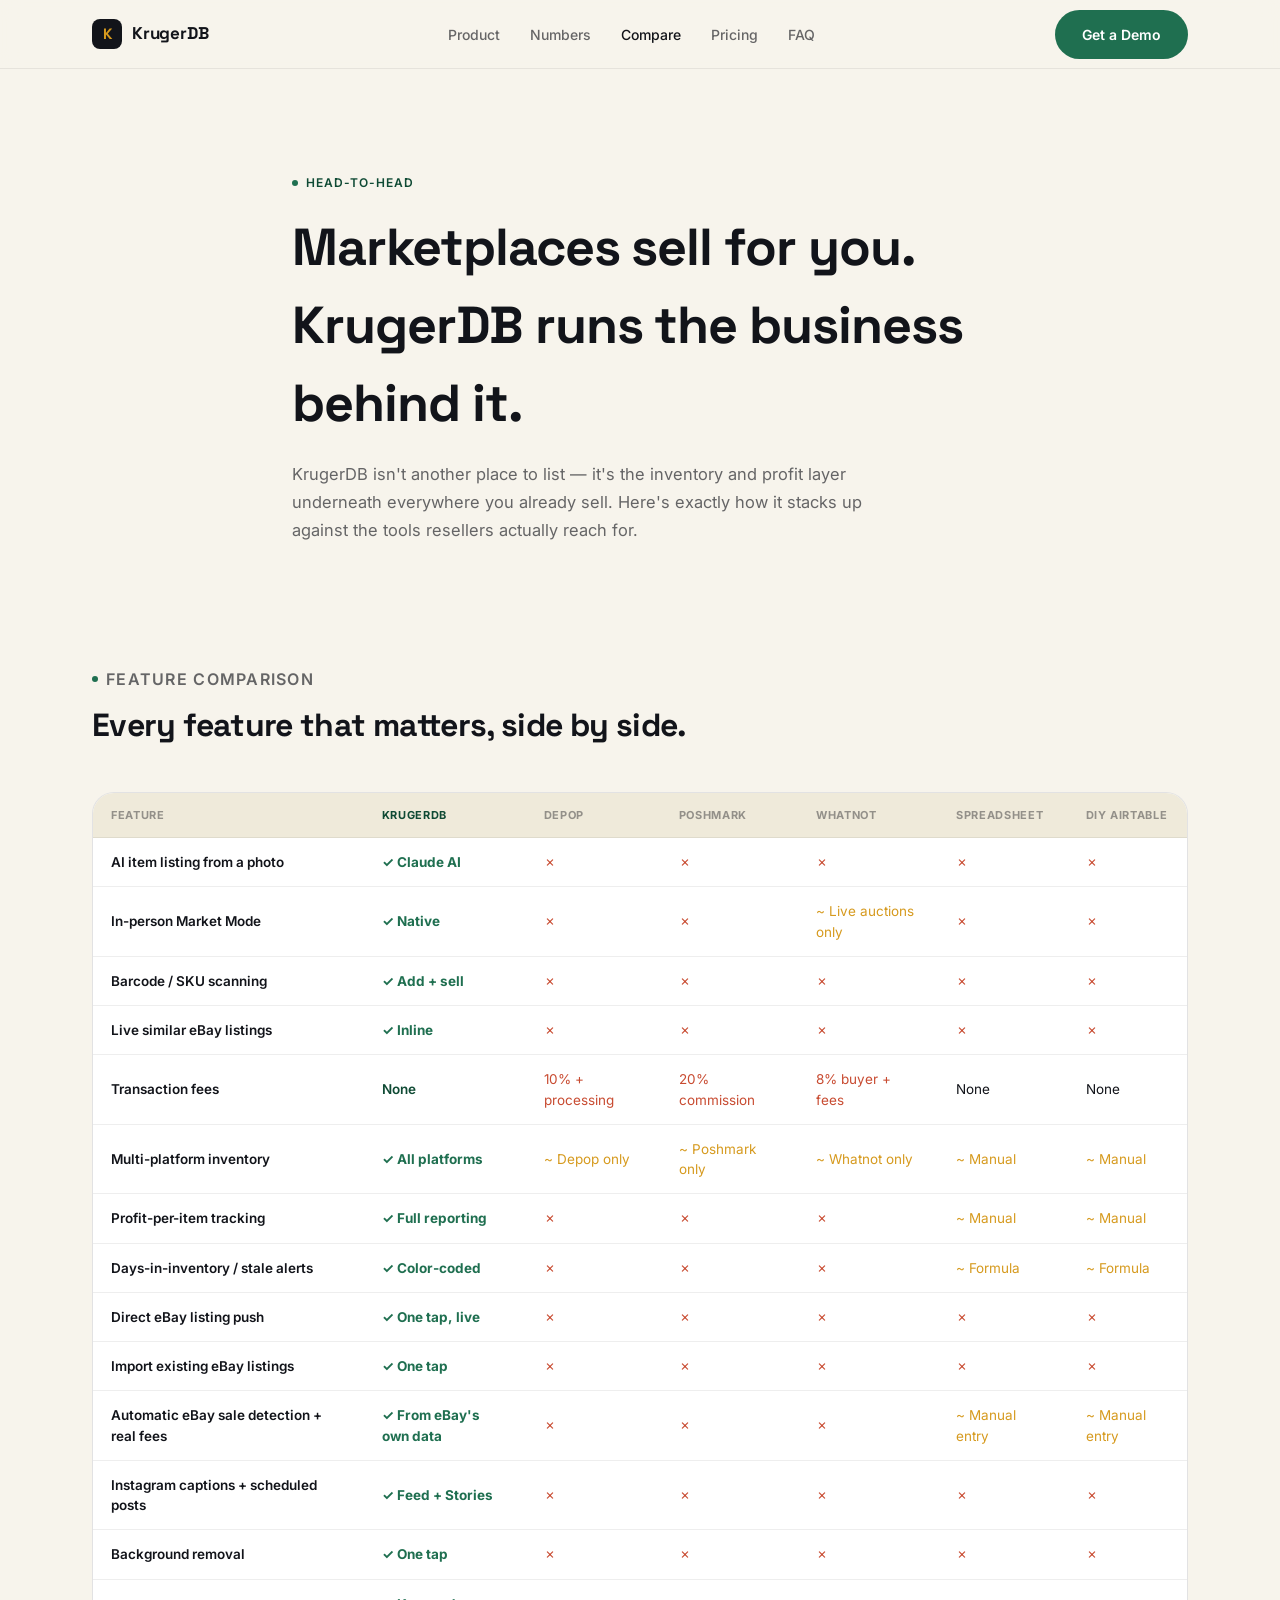
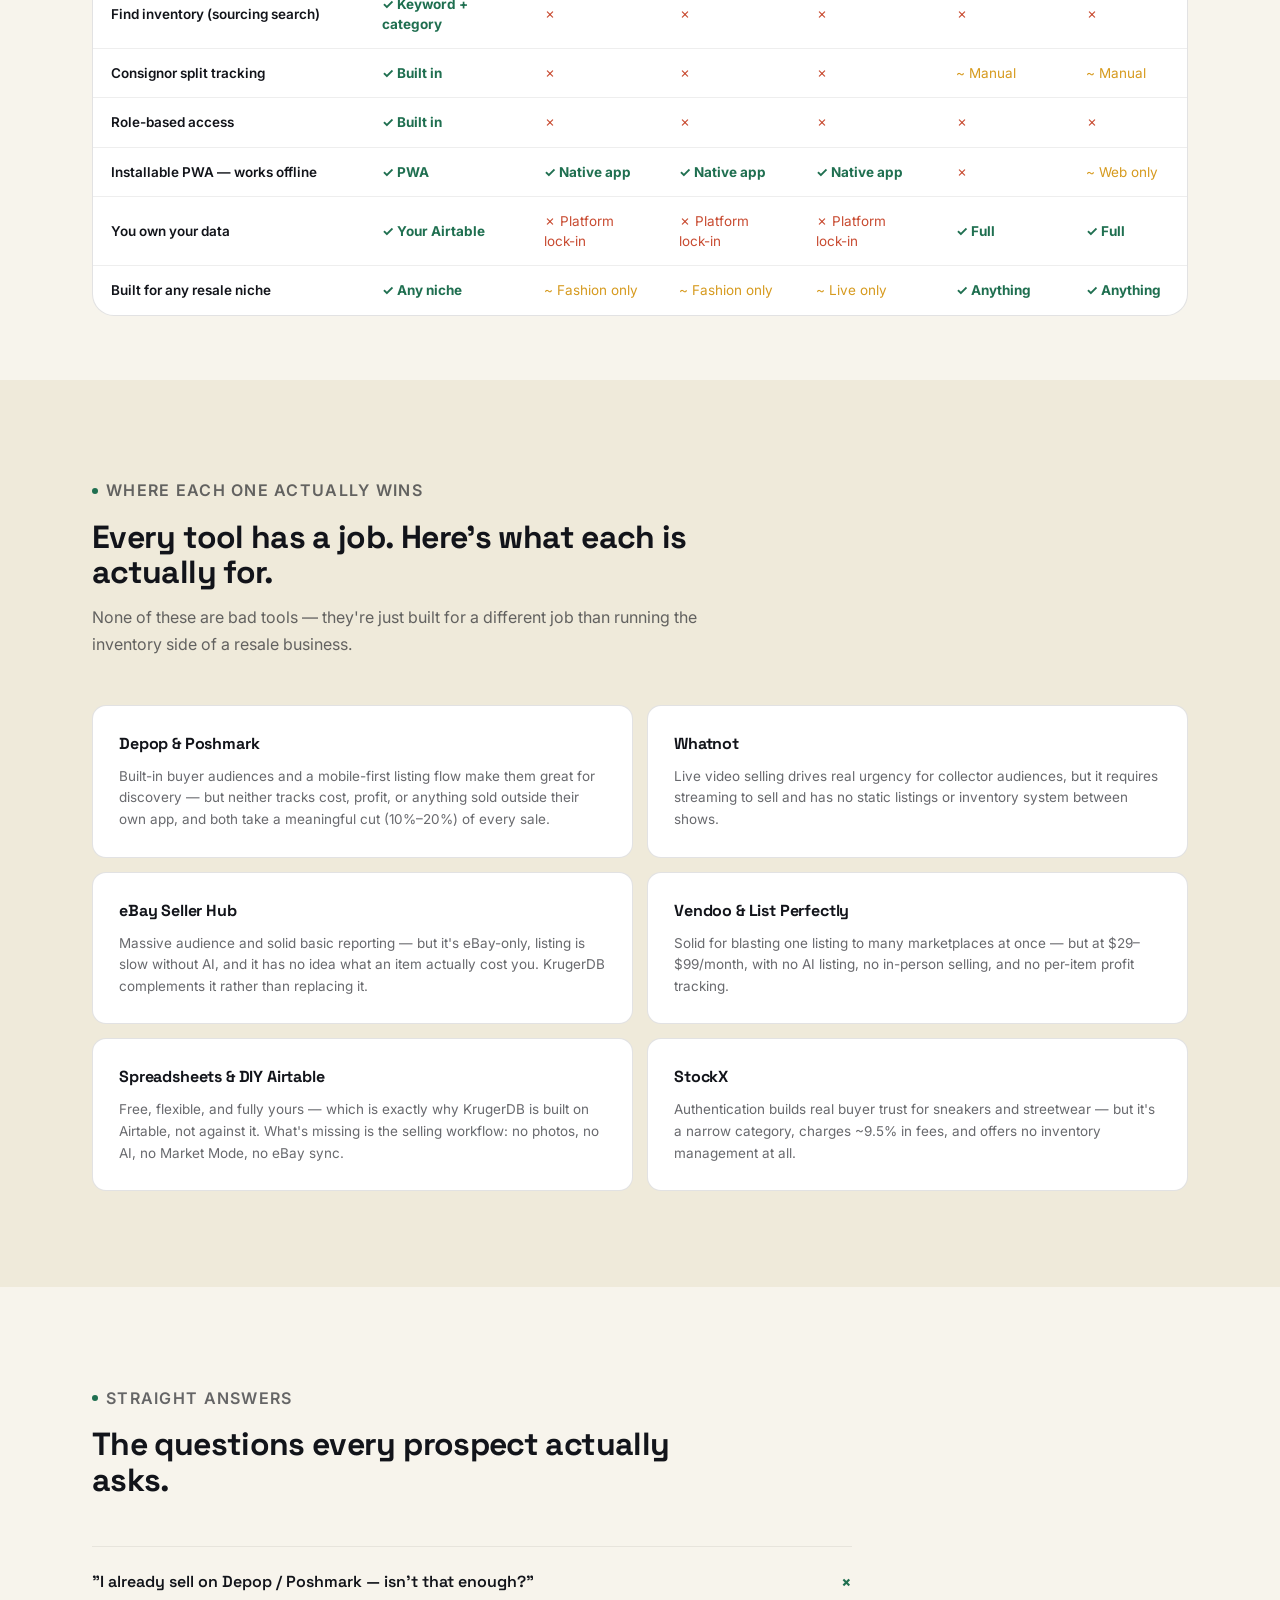
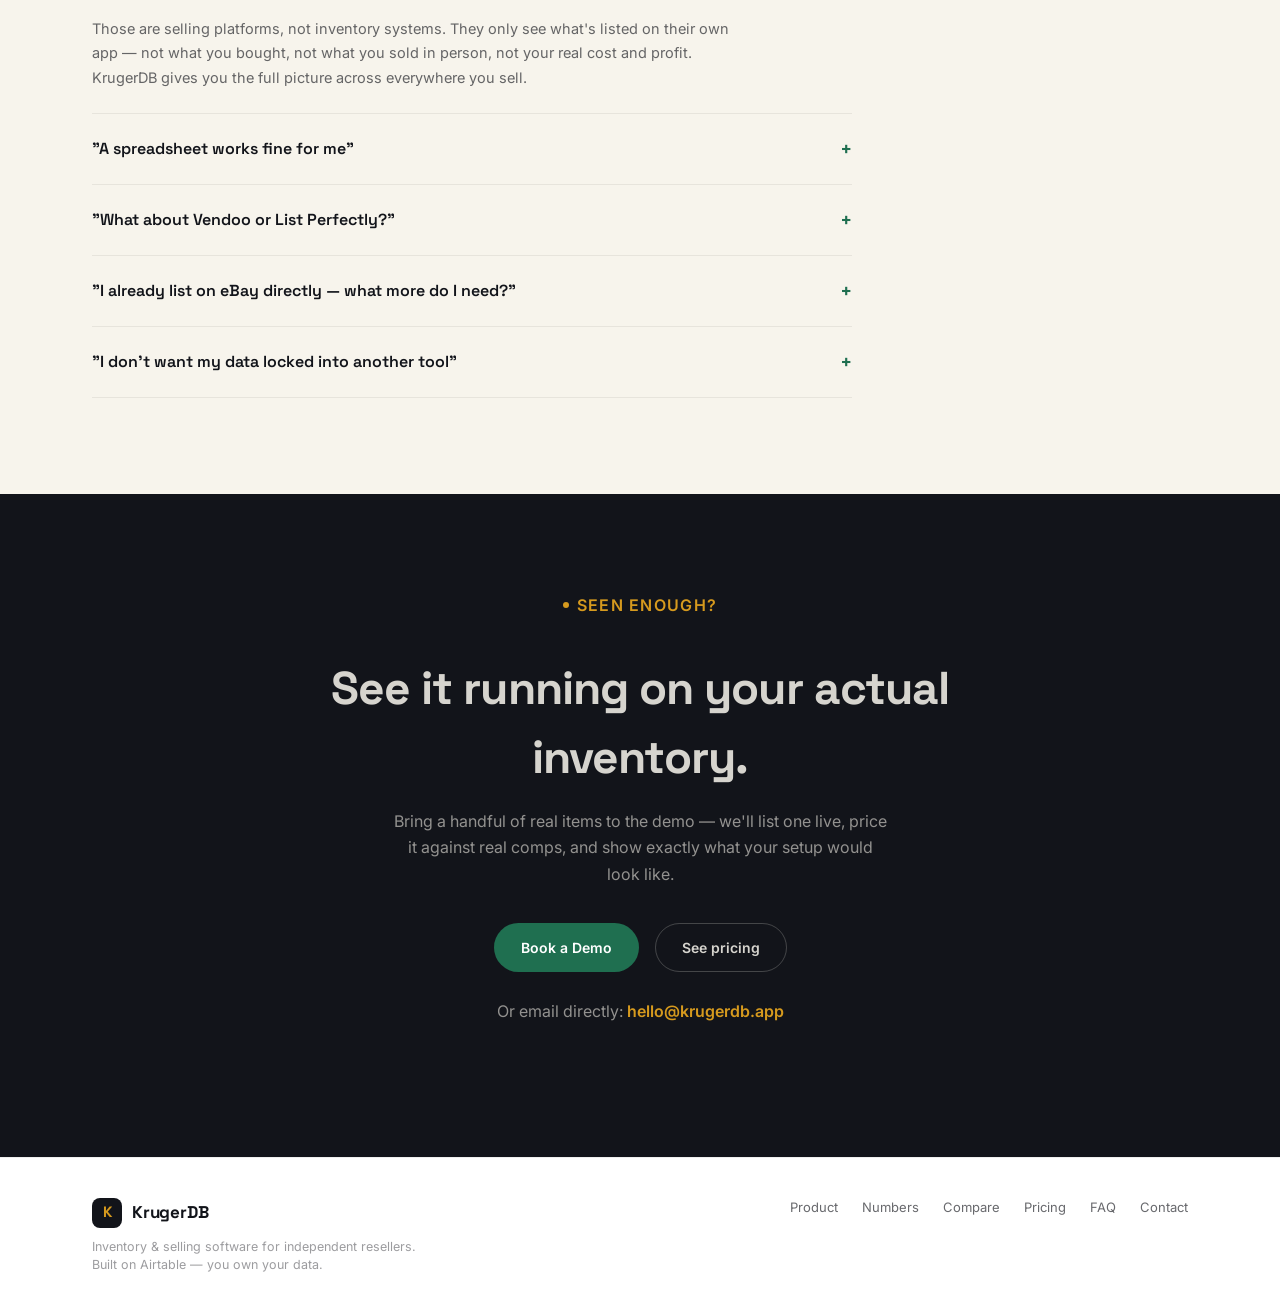
==== compare.html @ 645f7d2b "Initial KrugerDB marketing site Static, dependency-free landing page + full comparison page for Krug" ====
<!DOCTYPE html>
<html lang="en">
<head>
<meta charset="UTF-8">
<meta name="viewport" content="width=device-width, initial-scale=1.0">
<title>KrugerDB vs. Depop, Poshmark, Whatnot &amp; more</title>
<meta name="description" content="How KrugerDB compares to Depop, Poshmark, Whatnot, StockX, eBay Seller Hub, Vendoo, spreadsheets, and DIY Airtable — feature by feature.">
<link rel="icon" type="image/svg+xml" href="assets/img/favicon.svg">
<link rel="preconnect" href="https://fonts.googleapis.com">
<link rel="preconnect" href="https://fonts.gstatic.com" crossorigin>
<link href="https://fonts.googleapis.com/css2?family=Space+Grotesk:wght@500;700&family=Inter:wght@400;500;600;700&display=swap" rel="stylesheet">
<link rel="stylesheet" href="assets/css/styles.css">
</head>
<body>

<!-- NAV -->
<nav class="nav">
  <div class="nav-inner">
    <a href="index.html" class="brand">
      <span class="brand-mark">K</span>
      <span class="brand-word">KrugerDB</span>
    </a>
    <div class="nav-links">
      <a href="index.html#product">Product</a>
      <a href="index.html#numbers">Numbers</a>
      <a href="compare.html" class="current">Compare</a>
      <a href="index.html#pricing">Pricing</a>
      <a href="index.html#faq">FAQ</a>
    </div>
    <div class="nav-cta">
      <a href="mailto:hello@krugerdb.app" class="btn btn-solid">Get a Demo</a>
      <button class="nav-toggle" aria-label="Toggle menu" aria-expanded="false"><span></span></button>
    </div>
  </div>
</nav>

<!-- HERO -->
<header class="hero" style="padding-bottom:56px">
  <div class="wrap" style="max-width:760px">
    <p class="eyebrow">Head-to-head</p>
    <h1 style="font-size:clamp(32px,4.6vw,52px)">Marketplaces sell for you.<br>KrugerDB runs the <span class="accent">business</span> behind it.</h1>
    <p style="font-size:16.5px;line-height:1.7;color:var(--ink-soft);max-width:600px;margin-top:18px">KrugerDB isn't another place to list — it's the inventory and profit layer underneath everywhere you already sell. Here's exactly how it stacks up against the tools resellers actually reach for.</p>
  </div>
</header>

<!-- FULL COMPARISON TABLE -->
<section class="tight" id="table">
  <div class="wrap">
    <div class="section-head reveal">
      <p class="eyebrow">Feature comparison</p>
      <h2 style="font-size:clamp(24px,3vw,32px)">Every feature that matters, side by side.</h2>
    </div>

    <div class="mini-compare reveal" style="overflow-x:auto">
      <table>
        <thead>
          <tr>
            <th style="min-width:210px">Feature</th>
            <th class="us">KrugerDB</th>
            <th>Depop</th>
            <th>Poshmark</th>
            <th>Whatnot</th>
            <th>Spreadsheet</th>
            <th>DIY Airtable</th>
          </tr>
        </thead>
        <tbody>
          <tr>
            <td>AI item listing from a photo</td>
            <td class="us"><span class="mark-yes">✓ Claude AI</span></td>
            <td><span class="mark-no">✗</span></td>
            <td><span class="mark-no">✗</span></td>
            <td><span class="mark-no">✗</span></td>
            <td><span class="mark-no">✗</span></td>
            <td><span class="mark-no">✗</span></td>
          </tr>
          <tr>
            <td>In-person Market Mode</td>
            <td class="us"><span class="mark-yes">✓ Native</span></td>
            <td><span class="mark-no">✗</span></td>
            <td><span class="mark-no">✗</span></td>
            <td><span class="mark-partial">~ Live auctions only</span></td>
            <td><span class="mark-no">✗</span></td>
            <td><span class="mark-no">✗</span></td>
          </tr>
          <tr>
            <td>Barcode / SKU scanning</td>
            <td class="us"><span class="mark-yes">✓ Add + sell</span></td>
            <td><span class="mark-no">✗</span></td>
            <td><span class="mark-no">✗</span></td>
            <td><span class="mark-no">✗</span></td>
            <td><span class="mark-no">✗</span></td>
            <td><span class="mark-no">✗</span></td>
          </tr>
          <tr>
            <td>Live similar eBay listings</td>
            <td class="us"><span class="mark-yes">✓ Inline</span></td>
            <td><span class="mark-no">✗</span></td>
            <td><span class="mark-no">✗</span></td>
            <td><span class="mark-no">✗</span></td>
            <td><span class="mark-no">✗</span></td>
            <td><span class="mark-no">✗</span></td>
          </tr>
          <tr>
            <td>Transaction fees</td>
            <td class="us">None</td>
            <td><span class="mark-no">10% + processing</span></td>
            <td><span class="mark-no">20% commission</span></td>
            <td><span class="mark-no">8% buyer + fees</span></td>
            <td>None</td>
            <td>None</td>
          </tr>
          <tr>
            <td>Multi-platform inventory</td>
            <td class="us"><span class="mark-yes">✓ All platforms</span></td>
            <td><span class="mark-partial">~ Depop only</span></td>
            <td><span class="mark-partial">~ Poshmark only</span></td>
            <td><span class="mark-partial">~ Whatnot only</span></td>
            <td><span class="mark-partial">~ Manual</span></td>
            <td><span class="mark-partial">~ Manual</span></td>
          </tr>
          <tr>
            <td>Profit-per-item tracking</td>
            <td class="us"><span class="mark-yes">✓ Full reporting</span></td>
            <td><span class="mark-no">✗</span></td>
            <td><span class="mark-no">✗</span></td>
            <td><span class="mark-no">✗</span></td>
            <td><span class="mark-partial">~ Manual</span></td>
            <td><span class="mark-partial">~ Manual</span></td>
          </tr>
          <tr>
            <td>Days-in-inventory / stale alerts</td>
            <td class="us"><span class="mark-yes">✓ Color-coded</span></td>
            <td><span class="mark-no">✗</span></td>
            <td><span class="mark-no">✗</span></td>
            <td><span class="mark-no">✗</span></td>
            <td><span class="mark-partial">~ Formula</span></td>
            <td><span class="mark-partial">~ Formula</span></td>
          </tr>
          <tr>
            <td>Direct eBay listing push</td>
            <td class="us"><span class="mark-yes">✓ One tap, live</span></td>
            <td><span class="mark-no">✗</span></td>
            <td><span class="mark-no">✗</span></td>
            <td><span class="mark-no">✗</span></td>
            <td><span class="mark-no">✗</span></td>
            <td><span class="mark-no">✗</span></td>
          </tr>
          <tr>
            <td>Import existing eBay listings</td>
            <td class="us"><span class="mark-yes">✓ One tap</span></td>
            <td><span class="mark-no">✗</span></td>
            <td><span class="mark-no">✗</span></td>
            <td><span class="mark-no">✗</span></td>
            <td><span class="mark-no">✗</span></td>
            <td><span class="mark-no">✗</span></td>
          </tr>
          <tr>
            <td>Automatic eBay sale detection + real fees</td>
            <td class="us"><span class="mark-yes">✓ From eBay's own data</span></td>
            <td><span class="mark-no">✗</span></td>
            <td><span class="mark-no">✗</span></td>
            <td><span class="mark-no">✗</span></td>
            <td><span class="mark-partial">~ Manual entry</span></td>
            <td><span class="mark-partial">~ Manual entry</span></td>
          </tr>
          <tr>
            <td>Instagram captions + scheduled posts</td>
            <td class="us"><span class="mark-yes">✓ Feed + Stories</span></td>
            <td><span class="mark-no">✗</span></td>
            <td><span class="mark-no">✗</span></td>
            <td><span class="mark-no">✗</span></td>
            <td><span class="mark-no">✗</span></td>
            <td><span class="mark-no">✗</span></td>
          </tr>
          <tr>
            <td>Background removal</td>
            <td class="us"><span class="mark-yes">✓ One tap</span></td>
            <td><span class="mark-no">✗</span></td>
            <td><span class="mark-no">✗</span></td>
            <td><span class="mark-no">✗</span></td>
            <td><span class="mark-no">✗</span></td>
            <td><span class="mark-no">✗</span></td>
          </tr>
          <tr>
            <td>Find inventory (sourcing search)</td>
            <td class="us"><span class="mark-yes">✓ Keyword + category</span></td>
            <td><span class="mark-no">✗</span></td>
            <td><span class="mark-no">✗</span></td>
            <td><span class="mark-no">✗</span></td>
            <td><span class="mark-no">✗</span></td>
            <td><span class="mark-no">✗</span></td>
          </tr>
          <tr>
            <td>Consignor split tracking</td>
            <td class="us"><span class="mark-yes">✓ Built in</span></td>
            <td><span class="mark-no">✗</span></td>
            <td><span class="mark-no">✗</span></td>
            <td><span class="mark-no">✗</span></td>
            <td><span class="mark-partial">~ Manual</span></td>
            <td><span class="mark-partial">~ Manual</span></td>
          </tr>
          <tr>
            <td>Role-based access</td>
            <td class="us"><span class="mark-yes">✓ Built in</span></td>
            <td><span class="mark-no">✗</span></td>
            <td><span class="mark-no">✗</span></td>
            <td><span class="mark-no">✗</span></td>
            <td><span class="mark-no">✗</span></td>
            <td><span class="mark-no">✗</span></td>
          </tr>
          <tr>
            <td>Installable PWA — works offline</td>
            <td class="us"><span class="mark-yes">✓ PWA</span></td>
            <td><span class="mark-yes">✓ Native app</span></td>
            <td><span class="mark-yes">✓ Native app</span></td>
            <td><span class="mark-yes">✓ Native app</span></td>
            <td><span class="mark-no">✗</span></td>
            <td><span class="mark-partial">~ Web only</span></td>
          </tr>
          <tr>
            <td>You own your data</td>
            <td class="us"><span class="mark-yes">✓ Your Airtable</span></td>
            <td><span class="mark-no">✗ Platform lock-in</span></td>
            <td><span class="mark-no">✗ Platform lock-in</span></td>
            <td><span class="mark-no">✗ Platform lock-in</span></td>
            <td><span class="mark-yes">✓ Full</span></td>
            <td><span class="mark-yes">✓ Full</span></td>
          </tr>
          <tr>
            <td>Built for any resale niche</td>
            <td class="us"><span class="mark-yes">✓ Any niche</span></td>
            <td><span class="mark-partial">~ Fashion only</span></td>
            <td><span class="mark-partial">~ Fashion only</span></td>
            <td><span class="mark-partial">~ Live only</span></td>
            <td><span class="mark-yes">✓ Anything</span></td>
            <td><span class="mark-yes">✓ Anything</span></td>
          </tr>
        </tbody>
      </table>
    </div>
  </div>
</section>

<!-- COMPETITOR PROFILES -->
<section class="alt" id="profiles">
  <div class="wrap">
    <div class="section-head reveal">
      <p class="eyebrow">Where each one actually wins</p>
      <h2 style="font-size:clamp(24px,3vw,32px)">Every tool has a job. Here's what each is actually for.</h2>
      <p>None of these are bad tools — they're just built for a different job than running the inventory side of a resale business.</p>
    </div>

    <div class="bento reveal">
      <div class="bento-card wide">
        <div class="bento-title">Depop &amp; Poshmark</div>
        <div class="bento-desc">Built-in buyer audiences and a mobile-first listing flow make them great for discovery — but neither tracks cost, profit, or anything sold outside their own app, and both take a meaningful cut (10%–20%) of every sale.</div>
      </div>
      <div class="bento-card wide">
        <div class="bento-title">Whatnot</div>
        <div class="bento-desc">Live video selling drives real urgency for collector audiences, but it requires streaming to sell and has no static listings or inventory system between shows.</div>
      </div>
      <div class="bento-card wide">
        <div class="bento-title">eBay Seller Hub</div>
        <div class="bento-desc">Massive audience and solid basic reporting — but it's eBay-only, listing is slow without AI, and it has no idea what an item actually cost you. KrugerDB complements it rather than replacing it.</div>
      </div>
      <div class="bento-card wide">
        <div class="bento-title">Vendoo &amp; List Perfectly</div>
        <div class="bento-desc">Solid for blasting one listing to many marketplaces at once — but at $29–$99/month, with no AI listing, no in-person selling, and no per-item profit tracking.</div>
      </div>
      <div class="bento-card wide">
        <div class="bento-title">Spreadsheets &amp; DIY Airtable</div>
        <div class="bento-desc">Free, flexible, and fully yours — which is exactly why KrugerDB is built on Airtable, not against it. What's missing is the selling workflow: no photos, no AI, no Market Mode, no eBay sync.</div>
      </div>
      <div class="bento-card wide">
        <div class="bento-title">StockX</div>
        <div class="bento-desc">Authentication builds real buyer trust for sneakers and streetwear — but it's a narrow category, charges ~9.5% in fees, and offers no inventory management at all.</div>
      </div>
    </div>
  </div>
</section>

<!-- OBJECTIONS -->
<section id="objections">
  <div class="wrap">
    <div class="section-head reveal">
      <p class="eyebrow">Straight answers</p>
      <h2 style="font-size:clamp(24px,3vw,32px)">The questions every prospect actually asks.</h2>
    </div>

    <div class="faq reveal">
      <div class="faq-item open">
        <button class="faq-q"><span>"I already sell on Depop / Poshmark — isn't that enough?"</span><span class="plus">+</span></button>
        <div class="faq-a"><p>Those are selling platforms, not inventory systems. They only see what's listed on their own app — not what you bought, not what you sold in person, not your real cost and profit. KrugerDB gives you the full picture across everywhere you sell.</p></div>
      </div>
      <div class="faq-item">
        <button class="faq-q"><span>"A spreadsheet works fine for me"</span><span class="plus">+</span></button>
        <div class="faq-a"><p>Until you're at a pop-up with 200 items and someone wants to buy three at once. A spreadsheet has no photos, no scanning, no eBay sync, and no in-person selling mode. KrugerDB handles the whole operation from your phone.</p></div>
      </div>
      <div class="faq-item">
        <button class="faq-q"><span>"What about Vendoo or List Perfectly?"</span><span class="plus">+</span></button>
        <div class="faq-a"><p>Great for blasting listings across marketplaces at volume. But they start at $29/month, have no AI listing, no in-person selling, and no profit tracking — KrugerDB does more for a reseller running their own operation, at a comparable price point.</p></div>
      </div>
      <div class="faq-item">
        <button class="faq-q"><span>"I already list on eBay directly — what more do I need?"</span><span class="plus">+</span></button>
        <div class="faq-a"><p>Seller Hub shows you a sale. KrugerDB shows you the profit — it imports what you've already listed, catches anything that sells or ends without manual checking, and pulls the real fee and shipping numbers from eBay's own data, then nets that against your actual cost.</p></div>
      </div>
      <div class="faq-item">
        <button class="faq-q"><span>"I don't want my data locked into another tool"</span><span class="plus">+</span></button>
        <div class="faq-a"><p>Everything lives in your own Airtable base, which you own outright. Export to CSV anytime. If you stopped using KrugerDB tomorrow, every item, photo, and sale record stays exactly where it is — that's the opposite of lock-in.</p></div>
      </div>
    </div>
  </div>
</section>

<!-- CTA -->
<section class="ink cta-section">
  <div class="wrap">
    <p class="eyebrow" style="justify-content:center">Seen enough?</p>
    <h2>See it running on your actual inventory.</h2>
    <p>Bring a handful of real items to the demo — we'll list one live, price it against real comps, and show exactly what your setup would look like.</p>
    <div class="cta-actions">
      <a href="mailto:hello@krugerdb.app" class="btn btn-solid">Book a Demo</a>
      <a href="index.html#pricing" class="btn btn-line">See pricing</a>
    </div>
    <p class="cta-note">Or email directly: <a href="mailto:hello@krugerdb.app">hello@krugerdb.app</a></p>
  </div>
</section>

<!-- FOOTER -->
<footer>
  <div class="wrap footer-inner">
    <div>
      <a href="index.html" class="brand"><span class="brand-mark">K</span><span class="brand-word">KrugerDB</span></a>
      <p class="footer-note">Inventory &amp; selling software for independent resellers.<br>Built on Airtable — you own your data.</p>
    </div>
    <div class="footer-links">
      <a href="index.html#product">Product</a>
      <a href="index.html#numbers">Numbers</a>
      <a href="compare.html">Compare</a>
      <a href="index.html#pricing">Pricing</a>
      <a href="index.html#faq">FAQ</a>
      <a href="mailto:hello@krugerdb.app">Contact</a>
    </div>
  </div>
</footer>

<script src="assets/js/main.js"></script>
</body>
</html>
---- assets/css/styles.css ----
/* ==========================================================================
   KrugerDB marketing site — base styles
   Light paper theme, Space Grotesk / Inter, bento + timeline layouts.
   ========================================================================== */

*, *::before, *::after { box-sizing: border-box; margin: 0; padding: 0; }

:root {
  --bg:        #F7F4EC;
  --bg-alt:    #EFEADA;
  --panel:     #FFFFFF;
  --ink:       #12141A;
  --ink-soft:  rgba(18,20,26,0.64);
  --ink-faint: rgba(18,20,26,0.42);
  --line:      rgba(18,20,26,0.12);
  --line-soft: rgba(18,20,26,0.07);

  --accent:      #1F6F50;   /* forest green — primary */
  --accent-ink:  #0F4A34;
  --accent-soft: rgba(31,111,80,0.10);
  --accent-line: rgba(31,111,80,0.35);

  --gold:       #D69A1E;    /* amber — AI / highlight */
  --gold-soft:  rgba(214,154,30,0.14);

  --coral:      #C84B31;    /* used sparingly: "no" / warning marks */

  --ink-panel:  #12141A;    /* inverted dark sections */
  --ink-panel-2:#1B1E27;
  --on-ink:     rgba(247,244,236,0.86);
  --on-ink-soft:rgba(247,244,236,0.56);

  --radius-sm: 8px;
  --radius:    14px;
  --radius-lg: 22px;

  --display: 'Space Grotesk', 'Arial Narrow', sans-serif;
  --body:    'Inter', -apple-system, BlinkMacSystemFont, sans-serif;

  --shadow-1: 0 1px 2px rgba(18,20,26,0.06);
  --shadow-2: 0 12px 32px rgba(18,20,26,0.10);
}

html { scroll-behavior: smooth; }

body {
  background: var(--bg);
  color: var(--ink);
  font-family: var(--body);
  font-size: 16px;
  line-height: 1.5;
  -webkit-font-smoothing: antialiased;
  overflow-x: hidden;
}

a { color: inherit; }
img, svg { display: block; max-width: 100%; }
ul { list-style: none; }

.wrap {
  max-width: 1160px;
  margin: 0 auto;
  padding: 0 32px;
}

.eyebrow {
  display: inline-flex;
  align-items: center;
  gap: 8px;
  font-size: 12px;
  font-weight: 600;
  letter-spacing: 0.08em;
  text-transform: uppercase;
  color: var(--accent-ink);
  margin-bottom: 16px;
}
.eyebrow::before {
  content: '';
  width: 6px; height: 6px;
  border-radius: 50%;
  background: var(--accent);
  flex-shrink: 0;
}
section.ink .eyebrow, .ink .eyebrow { color: var(--gold); }
section.ink .eyebrow::before, .ink .eyebrow::before { background: var(--gold); }

h1, h2, h3, h4 { font-family: var(--display); letter-spacing: -0.02em; }

.section-head { max-width: 620px; margin-bottom: 48px; }
.section-head h2 {
  font-size: clamp(28px, 3.4vw, 42px);
  font-weight: 700;
  line-height: 1.1;
  margin-bottom: 14px;
}
.section-head p {
  font-size: 16px;
  line-height: 1.65;
  color: var(--ink-soft);
}
.section-head.center { max-width: 640px; margin-left: auto; margin-right: auto; text-align: center; }
.ink .section-head p { color: var(--on-ink-soft); }

section { padding: 96px 0; }
section.tight { padding: 64px 0; }
section.ink { background: var(--ink-panel); color: var(--on-ink); }
section.alt { background: var(--bg-alt); }

.reveal { opacity: 0; transform: translateY(18px); transition: opacity .6s ease, transform .6s ease; }
.reveal.visible { opacity: 1; transform: translateY(0); }

/* ── buttons ── */
.btn {
  display: inline-flex;
  align-items: center;
  gap: 8px;
  font-family: var(--body);
  font-size: 14px;
  font-weight: 600;
  padding: 13px 26px;
  border-radius: 99px;
  text-decoration: none;
  cursor: pointer;
  border: 1px solid transparent;
  transition: transform .15s ease, background .15s ease, border-color .15s ease, color .15s ease;
  white-space: nowrap;
}
.btn:hover { transform: translateY(-1px); }
.btn-solid { background: var(--accent); color: #fff; }
.btn-solid:hover { background: var(--accent-ink); }
.btn-line { border-color: var(--line); color: var(--ink); background: transparent; }
.btn-line:hover { border-color: var(--accent); color: var(--accent-ink); }
.ink .btn-line { border-color: rgba(247,244,236,0.22); color: var(--on-ink); }
.ink .btn-line:hover { border-color: var(--gold); color: var(--gold); }
.btn-ghost { color: var(--accent-ink); font-weight: 600; padding: 0; border-radius: 0; }
.btn-ghost::after { content: '→'; margin-left: 2px; transition: transform .15s ease; display: inline-block; }
.btn-ghost:hover::after { transform: translateX(3px); }

/* ==========================================================================
   NAV
   ========================================================================== */
.nav {
  position: fixed; top: 0; left: 0; right: 0; z-index: 200;
  border-bottom: 1px solid var(--line-soft);
  background: rgba(247,244,236,0.86);
  backdrop-filter: blur(10px);
}
.nav-inner {
  max-width: 1160px; margin: 0 auto; padding: 0 32px;
  height: 68px;
  display: flex; align-items: center; justify-content: space-between;
}
.brand { display: flex; align-items: center; gap: 10px; text-decoration: none; }
.brand-mark {
  width: 30px; height: 30px; border-radius: 8px;
  background: var(--ink);
  display: flex; align-items: center; justify-content: center;
  color: var(--gold);
  font-family: var(--display); font-weight: 700; font-size: 15px;
}
.brand-word { font-family: var(--display); font-weight: 700; font-size: 17px; letter-spacing: -0.01em; color: var(--ink); }
.nav-links { display: flex; align-items: center; gap: 30px; }
.nav-links a {
  font-size: 14px; font-weight: 500; text-decoration: none; color: var(--ink-soft);
  transition: color .15s ease;
}
.nav-links a:hover, .nav-links a.current { color: var(--ink); }
.nav-cta { display: flex; align-items: center; gap: 18px; }
.nav-toggle {
  display: none; width: 36px; height: 36px; border-radius: 8px;
  border: 1px solid var(--line); background: transparent;
  align-items: center; justify-content: center; cursor: pointer;
}
.nav-toggle span, .nav-toggle span::before, .nav-toggle span::after {
  content: ''; display: block; width: 16px; height: 1.5px; background: var(--ink); position: relative;
}
.nav-toggle span::before { position: absolute; top: -5px; }
.nav-toggle span::after { position: absolute; top: 5px; }

/* ==========================================================================
   HERO
   ========================================================================== */
.hero {
  padding: 168px 0 88px;
  position: relative;
}
.hero-grid {
  display: grid;
  grid-template-columns: 1.08fr 0.92fr;
  gap: 56px;
  align-items: center;
}
.hero-copy h1 {
  font-size: clamp(38px, 5.2vw, 64px);
  font-weight: 700;
  line-height: 1.04;
  margin-bottom: 22px;
}
.hero-copy h1 .accent { color: var(--accent); }
.hero-copy p {
  font-size: 17px;
  line-height: 1.7;
  color: var(--ink-soft);
  max-width: 480px;
  margin-bottom: 34px;
}
.hero-actions { display: flex; align-items: center; gap: 22px; flex-wrap: wrap; margin-bottom: 40px; }

.hero-proof { display: flex; align-items: center; gap: 14px; }
.hero-proof-avatars { display: flex; }
.hero-proof-avatars span {
  width: 28px; height: 28px; border-radius: 50%;
  border: 2px solid var(--bg);
  background: var(--accent-soft);
  margin-left: -8px;
  display: flex; align-items: center; justify-content: center;
  font-size: 12px;
}
.hero-proof-avatars span:first-child { margin-left: 0; }
.hero-proof p { font-size: 13px; color: var(--ink-faint); margin: 0; max-width: none; }

/* phone mock */
.phone {
  background: var(--panel);
  border-radius: var(--radius-lg);
  border: 1px solid var(--line);
  box-shadow: var(--shadow-2);
  padding: 18px;
  max-width: 360px;
  margin: 0 auto;
  position: relative;
}
.phone::before {
  content: 'LIVE PREVIEW';
  position: absolute;
  top: -12px; left: 24px;
  background: var(--ink);
  color: var(--gold);
  font-size: 10px; font-weight: 700; letter-spacing: 0.1em;
  padding: 4px 10px; border-radius: 99px;
}
.phone-photo {
  aspect-ratio: 4/3;
  border-radius: var(--radius);
  background:
    linear-gradient(135deg, rgba(31,111,80,0.18), rgba(214,154,30,0.16)),
    repeating-linear-gradient(45deg, rgba(18,20,26,0.04) 0 2px, transparent 2px 10px);
  display: flex; align-items: center; justify-content: center;
  font-size: 40px;
  position: relative;
  margin-bottom: 16px;
}
.phone-ai-chip {
  position: absolute; top: 10px; right: 10px;
  background: var(--ink); color: var(--gold);
  font-size: 10px; font-weight: 700; letter-spacing: 0.06em;
  padding: 4px 8px; border-radius: 99px;
  display: flex; align-items: center; gap: 4px;
}
.phone-ai-chip::before { content: '✦'; }
.phone-field { margin-bottom: 11px; }
.phone-field-label { font-size: 10px; font-weight: 600; text-transform: uppercase; letter-spacing: 0.07em; color: var(--ink-faint); margin-bottom: 5px; }
.phone-field-value {
  font-size: 13px; font-weight: 600; color: var(--ink);
  background: var(--accent-soft);
  border: 1px solid var(--accent-line);
  border-radius: 7px;
  padding: 8px 10px;
  display: flex; align-items: center; justify-content: space-between;
}
.phone-field-value .tick { color: var(--accent); font-size: 12px; }
.phone-footer {
  display: flex; align-items: center; justify-content: space-between;
  margin-top: 16px; padding-top: 14px; border-top: 1px dashed var(--line);
}
.phone-price { font-family: var(--display); font-size: 22px; font-weight: 700; color: var(--accent-ink); }
.phone-timer { font-size: 11px; color: var(--ink-faint); }
.phone-timer strong { color: var(--ink); }

/* ==========================================================================
   STAT STRIP
   ========================================================================== */
.stat-strip {
  border-top: 1px solid var(--line-soft);
  border-bottom: 1px solid var(--line-soft);
  background: var(--panel);
}
.stat-strip .wrap {
  display: flex;
  flex-wrap: wrap;
  gap: 0;
}
.stat-strip .stat {
  flex: 1 1 220px;
  padding: 28px 24px;
  border-right: 1px solid var(--line-soft);
  display: flex; align-items: baseline; gap: 10px;
}
.stat-strip .stat:last-child { border-right: none; }
.stat-num { font-family: var(--display); font-size: 26px; font-weight: 700; color: var(--accent-ink); white-space: nowrap; }
.stat-label { font-size: 13px; color: var(--ink-soft); line-height: 1.35; }

/* ==========================================================================
   BENTO FEATURES
   ========================================================================== */
.bento {
  display: grid;
  grid-template-columns: repeat(4, 1fr);
  grid-auto-rows: minmax(150px, auto);
  gap: 14px;
}
.bento-card {
  background: var(--panel);
  border: 1px solid var(--line);
  border-radius: var(--radius);
  padding: 26px;
  display: flex;
  flex-direction: column;
  gap: 10px;
  transition: border-color .15s ease, transform .15s ease;
}
.bento-card:hover { border-color: var(--accent-line); transform: translateY(-2px); }
.bento-card.lg { grid-column: span 2; grid-row: span 2; justify-content: flex-end; }
.bento-card.wide { grid-column: span 2; }
.bento-card.feature { background: var(--ink-panel); color: var(--on-ink); border-color: var(--ink-panel); }
.bento-card.feature .bento-desc { color: var(--on-ink-soft); }
.bento-card.feature .bento-icon { background: rgba(214,154,30,0.18); color: var(--gold); }

.bento-icon {
  width: 38px; height: 38px;
  border-radius: 10px;
  background: var(--accent-soft);
  color: var(--accent-ink);
  display: flex; align-items: center; justify-content: center;
  font-size: 17px;
  margin-bottom: 4px;
}
.bento-title { font-family: var(--display); font-size: 16px; font-weight: 700; letter-spacing: -0.01em; }
.bento-desc { font-size: 13.5px; line-height: 1.6; color: var(--ink-soft); }
.bento-card.lg .bento-title { font-size: 21px; }
.bento-card.lg .bento-desc { font-size: 14.5px; }

@media (max-width: 980px) {
  .bento { grid-template-columns: repeat(2, 1fr); }
  .bento-card.lg, .bento-card.wide { grid-column: span 2; }
}
@media (max-width: 620px) {
  .bento { grid-template-columns: 1fr; }
  .bento-card.lg, .bento-card.wide { grid-column: span 1; grid-row: span 1; }
}

/* ==========================================================================
   COMPARE (mini table on homepage)
   ========================================================================== */
.mini-compare {
  background: var(--panel);
  border: 1px solid var(--line);
  border-radius: var(--radius-lg);
  overflow: hidden;
}
.mini-compare table { width: 100%; border-collapse: collapse; font-size: 13.5px; }
.mini-compare th, .mini-compare td { padding: 14px 18px; text-align: left; border-bottom: 1px solid var(--line-soft); }
.mini-compare thead th {
  font-size: 11px; font-weight: 700; text-transform: uppercase; letter-spacing: 0.06em;
  color: var(--ink-faint); background: var(--bg-alt);
}
.mini-compare thead th.us { color: var(--accent-ink); }
.mini-compare tbody tr:last-child td { border-bottom: none; }
.mini-compare td.us { color: var(--accent-ink); font-weight: 600; }
.mini-compare td:first-child { font-weight: 600; }
.mark-yes { color: var(--accent); font-weight: 700; }
.mark-no { color: var(--coral); }
.mark-partial { color: var(--gold); }

/* ==========================================================================
   TIMELINE (how it works)
   ========================================================================== */
.timeline { display: flex; flex-direction: column; gap: 0; max-width: 720px; }
.tl-step {
  display: grid;
  grid-template-columns: 56px 1fr;
  gap: 24px;
  padding-bottom: 40px;
  position: relative;
}
.tl-step:last-child { padding-bottom: 0; }
.tl-step::before {
  content: '';
  position: absolute;
  left: 27px; top: 56px; bottom: 0;
  width: 1px;
  background: var(--line);
}
.tl-step:last-child::before { display: none; }
.tl-num {
  width: 56px; height: 56px; border-radius: 50%;
  background: var(--panel); border: 1px solid var(--line);
  display: flex; align-items: center; justify-content: center;
  font-family: var(--display); font-weight: 700; font-size: 18px; color: var(--accent-ink);
  flex-shrink: 0;
}
.tl-title { font-family: var(--display); font-size: 18px; font-weight: 700; margin-bottom: 6px; }
.tl-body { font-size: 14.5px; line-height: 1.65; color: var(--ink-soft); max-width: 480px; }

/* ==========================================================================
   LEDGER (numbers section)
   ========================================================================== */
.ledger-grid { display: grid; grid-template-columns: 1fr 1fr; gap: 48px; align-items: start; }
.ledger-list li {
  display: flex; gap: 14px; padding: 16px 0; border-bottom: 1px solid var(--line-soft);
}
.ledger-list li:last-child { border-bottom: none; }
.ledger-check {
  width: 20px; height: 20px; border-radius: 50%; flex-shrink: 0; margin-top: 2px;
  background: var(--accent-soft); color: var(--accent-ink);
  display: flex; align-items: center; justify-content: center; font-size: 10px; font-weight: 700;
}
.ledger-item-title { font-size: 14px; font-weight: 600; margin-bottom: 2px; }
.ledger-item-desc { font-size: 12.5px; color: var(--ink-soft); line-height: 1.55; }

.ledger-card {
  background: var(--ink-panel);
  color: var(--on-ink);
  border-radius: var(--radius-lg);
  padding: 30px;
  position: sticky;
  top: 96px;
}
.ledger-card-title { font-size: 11px; font-weight: 700; text-transform: uppercase; letter-spacing: 0.1em; color: var(--on-ink-soft); margin-bottom: 20px; }
.ledger-bars { display: flex; align-items: flex-end; gap: 8px; height: 90px; margin-bottom: 20px; }
.ledger-bars .bar { flex: 1; border-radius: 4px 4px 0 0; background: rgba(214,154,30,0.28); }
.ledger-bars .bar.up { background: var(--gold); }
.ledger-row { display: flex; justify-content: space-between; padding: 10px 0; border-bottom: 1px solid rgba(247,244,236,0.08); font-size: 13.5px; }
.ledger-row:last-of-type { border-bottom: none; }
.ledger-row .v { font-weight: 700; }
.ledger-row .v.gold { color: var(--gold); }
.ledger-divider { border: none; border-top: 1px solid rgba(247,244,236,0.14); margin: 14px 0; }
.ledger-big-label { font-size: 12px; color: var(--on-ink-soft); margin-bottom: 4px; }
.ledger-big-num { font-family: var(--display); font-size: 38px; font-weight: 700; color: var(--gold); }

@media (max-width: 860px) {
  .ledger-grid { grid-template-columns: 1fr; }
  .ledger-card { position: static; }
}

/* ==========================================================================
   NICHE CHIPS
   ========================================================================== */
.chip-row { display: flex; flex-wrap: wrap; gap: 10px; margin: 8px 0 44px; }
.chip {
  padding: 9px 18px; border-radius: 99px; border: 1px solid var(--line);
  font-size: 13.5px; font-weight: 500; background: var(--panel);
}
.chip.plus { border-color: var(--accent-line); color: var(--accent-ink); background: var(--accent-soft); font-weight: 600; }
.trio { display: grid; grid-template-columns: repeat(3, 1fr); gap: 16px; }
.trio-card { background: var(--panel); border: 1px solid var(--line); border-radius: var(--radius); padding: 24px; }
.trio-card .n { font-family: var(--display); font-weight: 700; font-size: 13px; color: var(--accent-ink); margin-bottom: 10px; }
.trio-card h4 { font-size: 14.5px; font-weight: 700; margin-bottom: 6px; }
.trio-card p { font-size: 13px; color: var(--ink-soft); line-height: 1.6; }
@media (max-width: 760px) { .trio { grid-template-columns: 1fr; } }

/* ==========================================================================
   PRICING
   ========================================================================== */
.price-grid { display: grid; grid-template-columns: repeat(3, 1fr); gap: 18px; }
.price-card {
  background: var(--panel);
  border: 1px solid var(--line);
  border-radius: var(--radius-lg);
  padding: 32px 26px;
  position: relative;
  overflow: hidden;
}
.price-card::before {
  content: ''; position: absolute; top: 0; left: 0; right: 0; height: 4px; background: var(--line);
}
.price-card.hi::before { background: var(--accent); }
.price-ribbon {
  position: absolute; top: 18px; right: -34px;
  background: var(--accent); color: #fff;
  font-size: 10px; font-weight: 700; letter-spacing: 0.08em; text-transform: uppercase;
  padding: 5px 40px; transform: rotate(38deg);
}
.price-name { font-size: 12px; font-weight: 700; text-transform: uppercase; letter-spacing: 0.1em; color: var(--ink-faint); margin-bottom: 14px; }
.price-num { font-family: var(--display); font-size: 42px; font-weight: 700; margin-bottom: 2px; }
.price-num sup { font-size: 18px; top: -0.9em; }
.price-sub { font-size: 12.5px; color: var(--ink-faint); margin-bottom: 26px; }
.price-list li { font-size: 13.5px; color: var(--ink-soft); padding: 8px 0; border-bottom: 1px solid var(--line-soft); display: flex; gap: 9px; }
.price-list li::before { content: '✓'; color: var(--accent); font-weight: 700; flex-shrink: 0; }
.price-list li:last-child { border-bottom: none; }
.price-card .btn { width: 100%; justify-content: center; margin-top: 22px; }
@media (max-width: 860px) { .price-grid { grid-template-columns: 1fr; } }

/* ==========================================================================
   FAQ ACCORDION
   ========================================================================== */
.faq { max-width: 760px; }
.faq-item { border-bottom: 1px solid var(--line-soft); }
.faq-item:first-child { border-top: 1px solid var(--line-soft); }
.faq-q {
  width: 100%; text-align: left; background: none; border: none; cursor: pointer;
  padding: 22px 0; display: flex; align-items: center; justify-content: space-between; gap: 20px;
  font-family: var(--display); font-size: 16px; font-weight: 600; color: var(--ink);
}
.faq-q .plus { font-size: 20px; color: var(--accent); transition: transform .2s ease; flex-shrink: 0; }
.faq-item.open .faq-q .plus { transform: rotate(45deg); }
.faq-a {
  max-height: 0; overflow: hidden; transition: max-height .25s ease;
}
.faq-a p { font-size: 14.5px; line-height: 1.7; color: var(--ink-soft); padding-bottom: 22px; max-width: 640px; }
.faq-item.open .faq-a { max-height: 320px; }

/* ==========================================================================
   CTA
   ========================================================================== */
.cta-section { text-align: center; }
.cta-section h2 { font-size: clamp(28px, 4vw, 46px); margin-bottom: 16px; max-width: 620px; margin-left: auto; margin-right: auto; }
.cta-section p { font-size: 16px; color: var(--on-ink-soft); max-width: 500px; margin: 0 auto 36px; line-height: 1.65; }
.cta-actions { display: flex; gap: 16px; justify-content: center; flex-wrap: wrap; margin-bottom: 26px; }
.cta-note { font-size: 13px; color: var(--on-ink-soft); }
.cta-note a { color: var(--gold); text-decoration: none; font-weight: 600; }

/* ==========================================================================
   FOOTER
   ========================================================================== */
footer { border-top: 1px solid var(--line-soft); padding: 40px 0; background: var(--panel); }
.footer-inner { display: flex; align-items: flex-start; justify-content: space-between; flex-wrap: wrap; gap: 24px; }
.footer-links { display: flex; gap: 24px; flex-wrap: wrap; }
.footer-links a { font-size: 13px; color: var(--ink-soft); text-decoration: none; }
.footer-links a:hover { color: var(--ink); }
.footer-note { font-size: 12.5px; color: var(--ink-faint); margin-top: 10px; }

/* ==========================================================================
   RESPONSIVE
   ========================================================================== */
@media (max-width: 900px) {
  .nav-links { display: none; }
  .nav-links.nav-links-open {
    display: flex;
    flex-direction: column;
    align-items: flex-start;
    gap: 4px;
    position: absolute;
    top: 68px; left: 0; right: 0;
    background: var(--bg);
    border-bottom: 1px solid var(--line-soft);
    padding: 12px 20px 20px;
  }
  .nav-links.nav-links-open a { padding: 10px 0; width: 100%; }
  .nav-toggle { display: flex; }
  .hero-grid { grid-template-columns: 1fr; }
  .hero { padding: 128px 0 56px; }
  .hero-copy p { max-width: none; }
  .stat-strip .stat { flex: 1 1 46%; border-right: none; border-bottom: 1px solid var(--line-soft); }
  section { padding: 64px 0; }
}
@media (max-width: 600px) {
  .wrap { padding: 0 20px; }
  .price-grid { gap: 14px; }
  .mini-compare { overflow-x: auto; }
  .mini-compare table { min-width: 560px; }
}
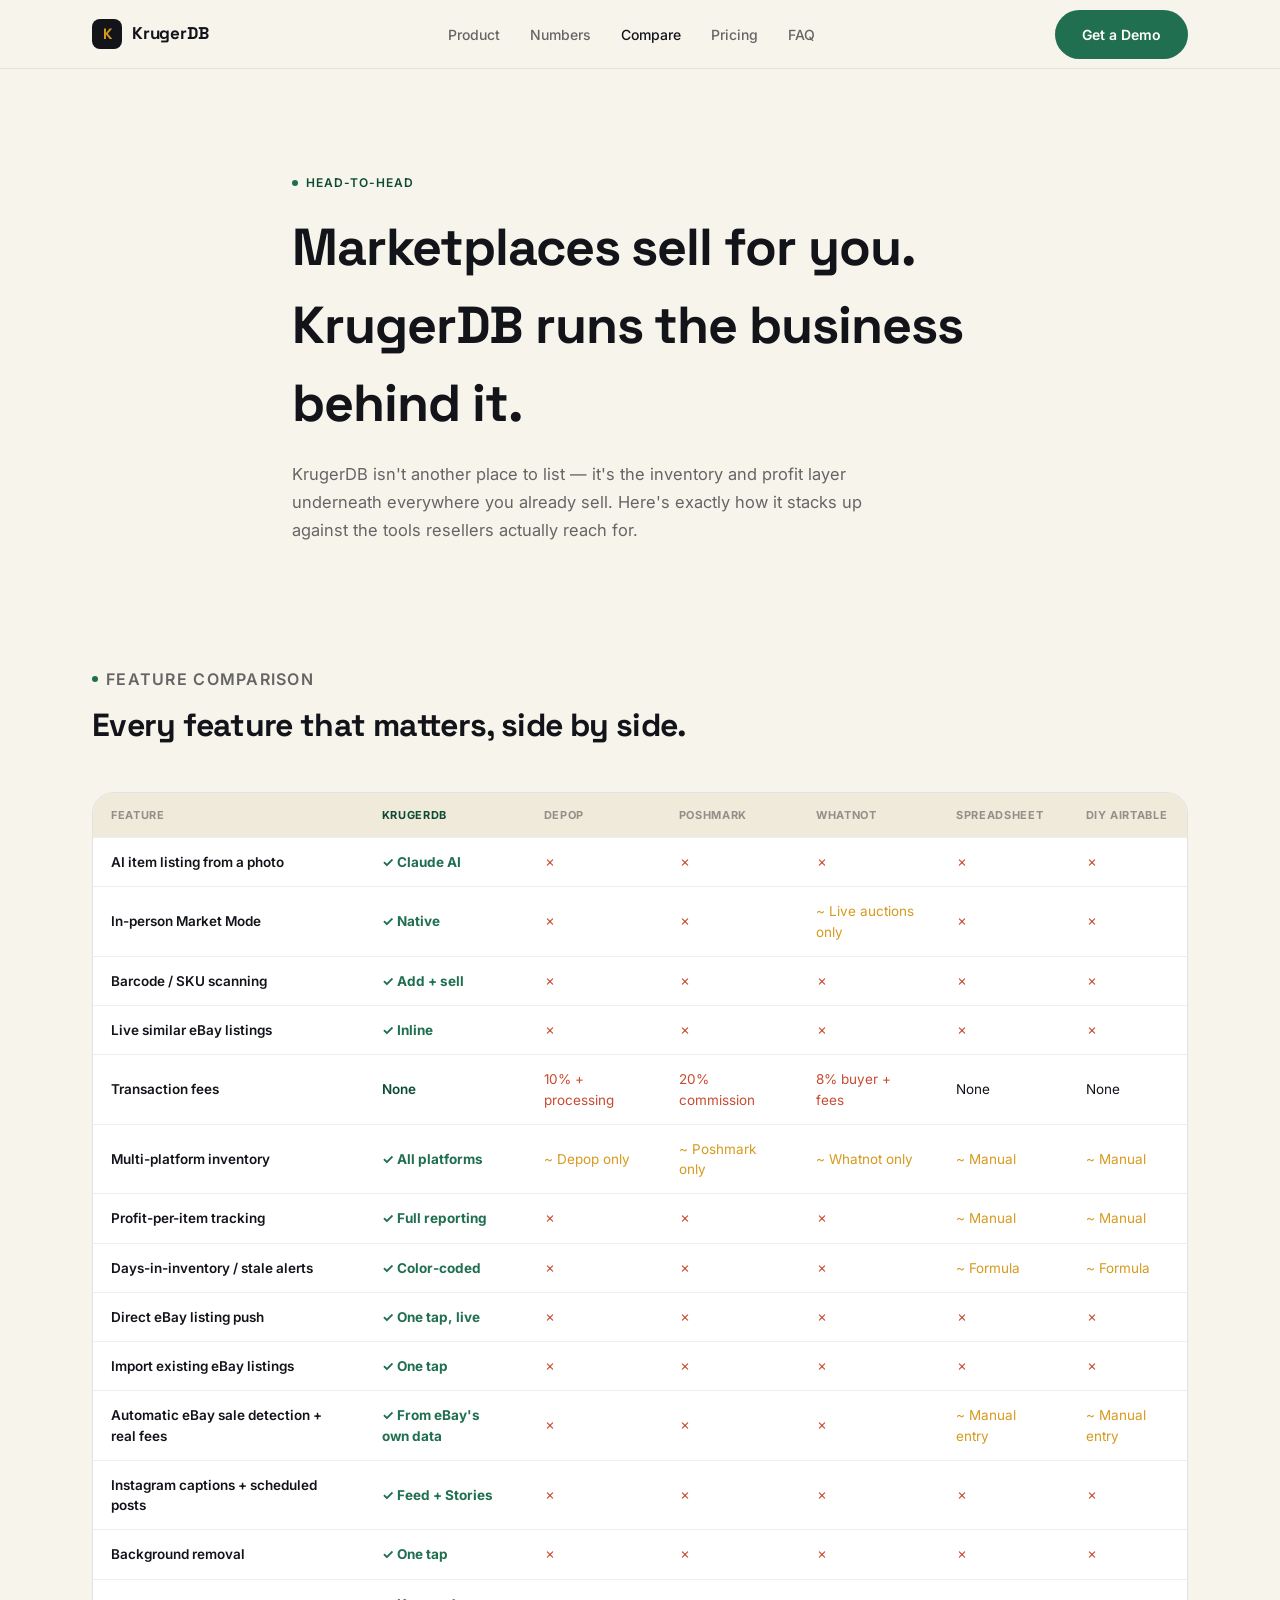
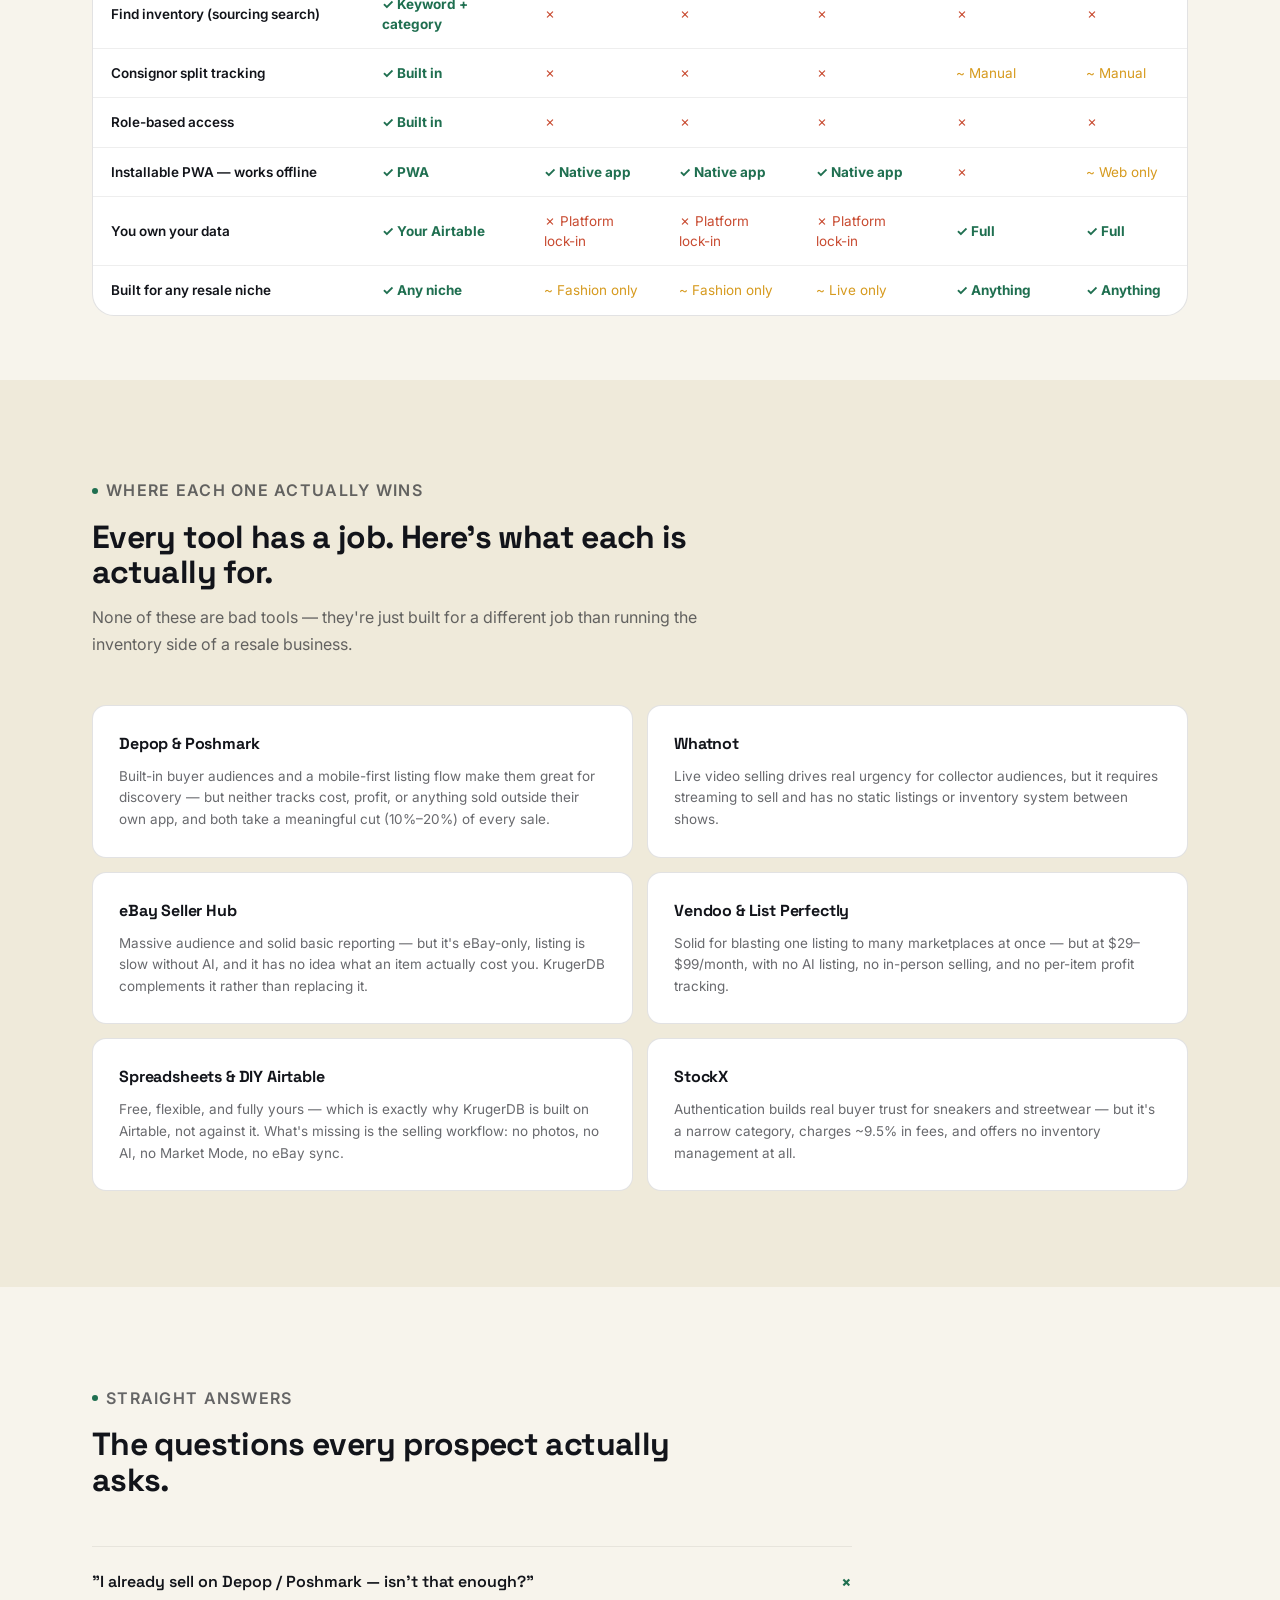
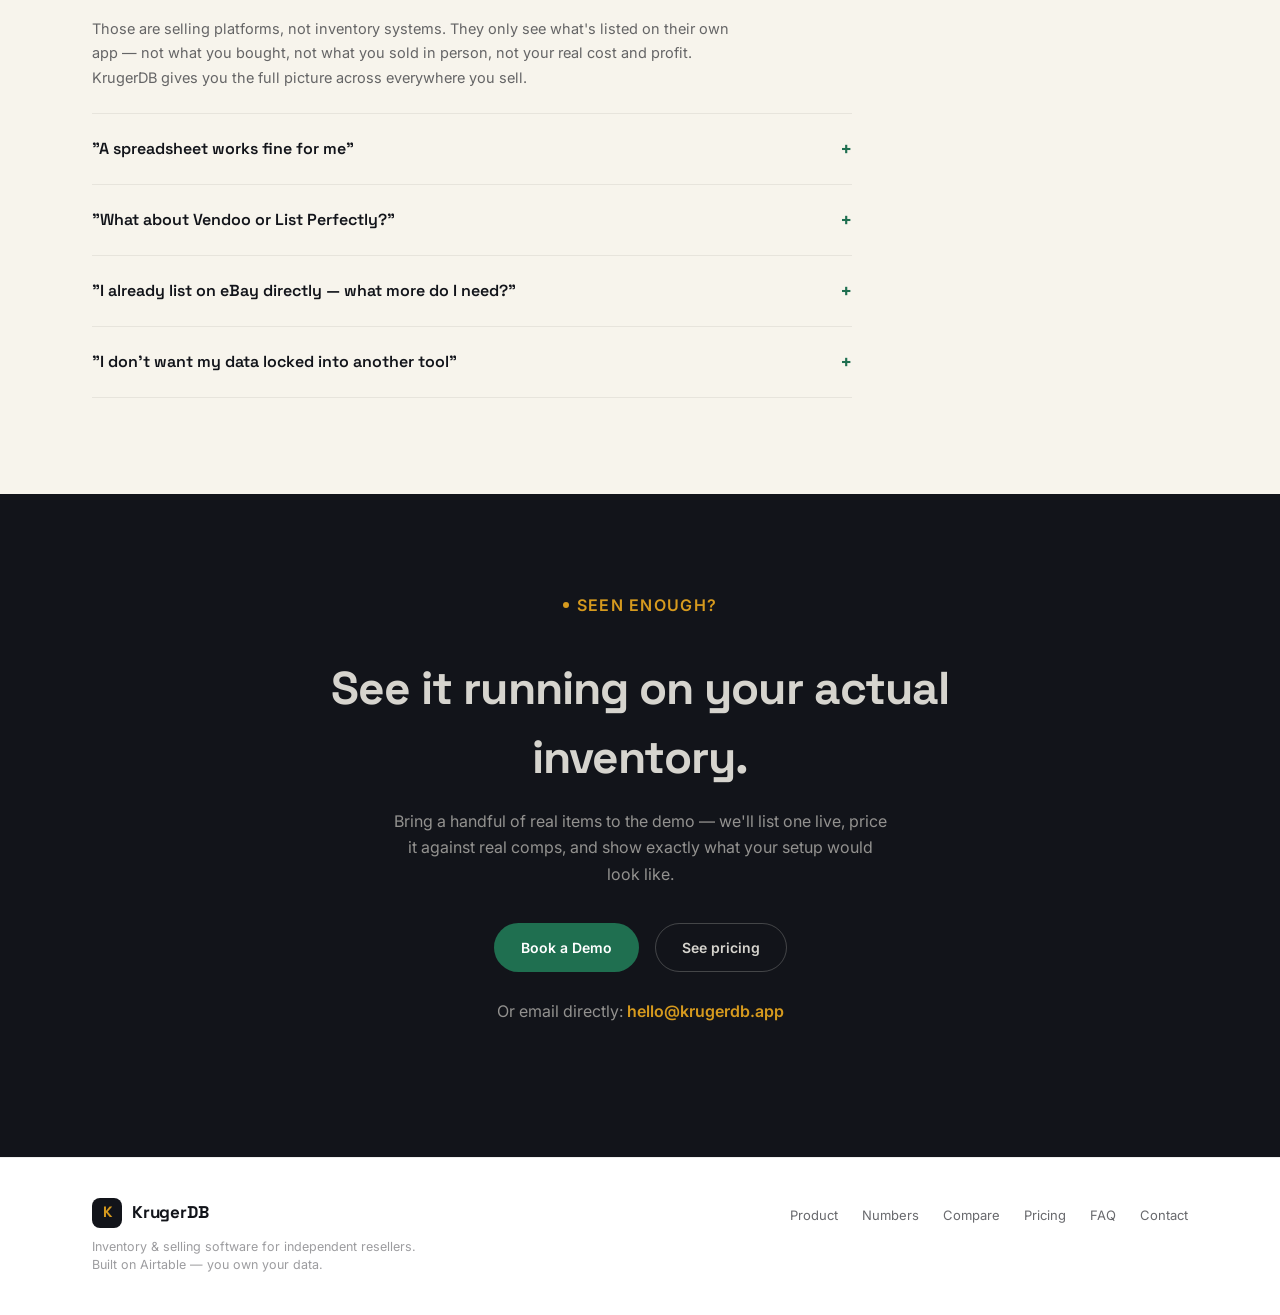
==== commit 4c3c4a75: "Polish iPad and touch UX - Hover lift effects only on hover-capable devices so cards/buttons don't s" ====
--- a/compare.html
+++ b/compare.html
@@ -5,6 +5,14 @@
 <meta name="viewport" content="width=device-width, initial-scale=1.0">
 <title>KrugerDB vs. Depop, Poshmark, Whatnot &amp; more</title>
 <meta name="description" content="How KrugerDB compares to Depop, Poshmark, Whatnot, StockX, eBay Seller Hub, Vendoo, spreadsheets, and DIY Airtable — feature by feature.">
+<meta property="og:type" content="website">
+<meta property="og:site_name" content="KrugerDB">
+<meta property="og:title" content="KrugerDB vs. Depop, Poshmark, Whatnot &amp; more">
+<meta property="og:description" content="How KrugerDB compares to every alternative a reseller might reach for — feature by feature.">
+<meta property="og:url" content="https://sebastiansells13-bot.github.io/KrugerDB/compare.html">
+<meta name="twitter:card" content="summary">
+<meta name="twitter:title" content="KrugerDB vs. Depop, Poshmark, Whatnot &amp; more">
+<meta name="twitter:description" content="How KrugerDB compares to every alternative a reseller might reach for — feature by feature.">
 <link rel="icon" type="image/svg+xml" href="assets/img/favicon.svg">
 <link rel="preconnect" href="https://fonts.googleapis.com">
 <link rel="preconnect" href="https://fonts.gstatic.com" crossorigin>
@@ -51,7 +59,8 @@
       <h2 style="font-size:clamp(24px,3vw,32px)">Every feature that matters, side by side.</h2>
     </div>
 
-    <div class="mini-compare reveal" style="overflow-x:auto">
+    <p class="scroll-hint">Swipe the table sideways to see every alternative →</p>
+    <div class="mini-compare compare-full reveal">
       <table>
         <thead>
           <tr>
--- a/assets/css/styles.css
+++ b/assets/css/styles.css
@@ -50,8 +50,17 @@
   font-size: 16px;
   line-height: 1.5;
   -webkit-font-smoothing: antialiased;
+  -webkit-text-size-adjust: 100%;
+  text-size-adjust: 100%;
   overflow-x: hidden;
-}
+  overflow-x: clip;
+}
+
+a, button { -webkit-tap-highlight-color: transparent; }
+:focus-visible { outline: 2px solid var(--accent); outline-offset: 3px; border-radius: 4px; }
+
+/* keep anchored sections clear of the fixed nav */
+[id] { scroll-margin-top: 16px; }
 
 a { color: inherit; }
 img, svg { display: block; max-width: 100%; }
@@ -125,7 +134,7 @@
   transition: transform .15s ease, background .15s ease, border-color .15s ease, color .15s ease;
   white-space: nowrap;
 }
-.btn:hover { transform: translateY(-1px); }
+.btn:active { transform: scale(0.98); }
 .btn-solid { background: var(--accent); color: #fff; }
 .btn-solid:hover { background: var(--accent-ink); }
 .btn-line { border-color: var(--line); color: var(--ink); background: transparent; }
@@ -136,6 +145,12 @@
 .btn-ghost::after { content: '→'; margin-left: 2px; transition: transform .15s ease; display: inline-block; }
 .btn-ghost:hover::after { transform: translateX(3px); }
 
+/* lift effects only on devices with a real pointer — on touch they stick after a tap */
+@media (hover: hover) {
+  .btn:hover { transform: translateY(-1px); }
+  .bento-card:hover { border-color: var(--accent-line); transform: translateY(-2px); }
+}
+
 /* ==========================================================================
    NAV
    ========================================================================== */
@@ -143,6 +158,7 @@
   position: fixed; top: 0; left: 0; right: 0; z-index: 200;
   border-bottom: 1px solid var(--line-soft);
   background: rgba(247,244,236,0.86);
+  -webkit-backdrop-filter: blur(10px);
   backdrop-filter: blur(10px);
 }
 .nav-inner {
@@ -167,15 +183,19 @@
 .nav-links a:hover, .nav-links a.current { color: var(--ink); }
 .nav-cta { display: flex; align-items: center; gap: 18px; }
 .nav-toggle {
-  display: none; width: 36px; height: 36px; border-radius: 8px;
+  display: none; width: 44px; height: 44px; border-radius: 10px;
   border: 1px solid var(--line); background: transparent;
   align-items: center; justify-content: center; cursor: pointer;
 }
 .nav-toggle span, .nav-toggle span::before, .nav-toggle span::after {
-  content: ''; display: block; width: 16px; height: 1.5px; background: var(--ink); position: relative;
-}
-.nav-toggle span::before { position: absolute; top: -5px; }
-.nav-toggle span::after { position: absolute; top: 5px; }
+  content: ''; display: block; width: 18px; height: 1.5px; background: var(--ink); position: relative;
+  transition: transform .2s ease, background .2s ease;
+}
+.nav-toggle span::before { position: absolute; top: -6px; }
+.nav-toggle span::after { position: absolute; top: 6px; }
+.nav-toggle[aria-expanded="true"] span { background: transparent; }
+.nav-toggle[aria-expanded="true"] span::before { transform: translateY(6px) rotate(45deg); }
+.nav-toggle[aria-expanded="true"] span::after { transform: translateY(-6px) rotate(-45deg); }
 
 /* ==========================================================================
    HERO
@@ -204,6 +224,7 @@
   max-width: 480px;
   margin-bottom: 34px;
 }
+.hero-copy .eyebrow { font-size: 12px; line-height: 1.5; color: var(--accent-ink); max-width: none; margin-bottom: 16px; }
 .hero-actions { display: flex; align-items: center; gap: 22px; flex-wrap: wrap; margin-bottom: 40px; }
 
 .hero-proof { display: flex; align-items: center; gap: 14px; }
@@ -218,6 +239,14 @@
 }
 .hero-proof-avatars span:first-child { margin-left: 0; }
 .hero-proof p { font-size: 13px; color: var(--ink-faint); margin: 0; max-width: none; }
+
+/* tablet landscape: give the copy more room so the headline and CTA stay above the fold */
+@media (min-width: 901px) and (max-width: 1180px) {
+  .hero { padding: 136px 0 72px; }
+  .hero-grid { grid-template-columns: minmax(0, 1.3fr) minmax(0, 0.7fr); gap: 40px; }
+  .hero-copy h1 { font-size: clamp(38px, 4.6vw, 56px); }
+  .phone { max-width: 320px; }
+}
 
 /* phone mock */
 .phone {
@@ -319,7 +348,6 @@
   gap: 10px;
   transition: border-color .15s ease, transform .15s ease;
 }
-.bento-card:hover { border-color: var(--accent-line); transform: translateY(-2px); }
 .bento-card.lg { grid-column: span 2; grid-row: span 2; justify-content: flex-end; }
 .bento-card.wide { grid-column: span 2; }
 .bento-card.feature { background: var(--ink-panel); color: var(--on-ink); border-color: var(--ink-panel); }
@@ -342,7 +370,8 @@
 
 @media (max-width: 980px) {
   .bento { grid-template-columns: repeat(2, 1fr); }
-  .bento-card.lg, .bento-card.wide { grid-column: span 2; }
+  .bento-card.lg { grid-column: span 2; grid-row: span 1; justify-content: flex-start; }
+  .bento-card.wide { grid-column: span 1; }
 }
 @media (max-width: 620px) {
   .bento { grid-template-columns: 1fr; }
@@ -357,6 +386,7 @@
   border: 1px solid var(--line);
   border-radius: var(--radius-lg);
   overflow: hidden;
+  overflow: clip; /* clips the corners without breaking the sticky header */
 }
 .mini-compare table { width: 100%; border-collapse: collapse; font-size: 13.5px; }
 .mini-compare th, .mini-compare td { padding: 14px 18px; text-align: left; border-bottom: 1px solid var(--line-soft); }
@@ -368,6 +398,26 @@
 .mini-compare tbody tr:last-child td { border-bottom: none; }
 .mini-compare td.us { color: var(--accent-ink); font-weight: 600; }
 .mini-compare td:first-child { font-weight: 600; }
+.scroll-hint { display: none; font-size: 12.5px; color: var(--ink-faint); margin-bottom: 10px; }
+
+/* full comparison: keep the column labels visible while scrolling down the long table */
+@media (min-width: 981px) {
+  .compare-full thead th { position: sticky; top: 68px; z-index: 2; }
+}
+/* narrower screens: swipe sideways, with the feature column pinned */
+@media (max-width: 980px) {
+  .mini-compare { overflow-x: auto; -webkit-overflow-scrolling: touch; overscroll-behavior-x: contain; }
+  .mini-compare table { min-width: 640px; }
+  .compare-full table { min-width: 880px; }
+  .compare-full th:first-child, .compare-full td:first-child {
+    position: sticky; left: 0; z-index: 1;
+    background: var(--panel);
+    box-shadow: 1px 0 0 var(--line-soft), 6px 0 10px -6px rgba(18,20,26,0.12);
+  }
+  .compare-full thead th:first-child { background: var(--bg-alt); }
+  .scroll-hint { display: block; }
+}
+
 .mark-yes { color: var(--accent); font-weight: 700; }
 .mark-no { color: var(--coral); }
 .mark-partial { color: var(--gold); }
@@ -423,9 +473,8 @@
   color: var(--on-ink);
   border-radius: var(--radius-lg);
   padding: 30px;
-  position: sticky;
-  top: 96px;
-}
+}
+.ledger-grid > :last-child { position: sticky; top: 96px; }
 .ledger-card-title { font-size: 11px; font-weight: 700; text-transform: uppercase; letter-spacing: 0.1em; color: var(--on-ink-soft); margin-bottom: 20px; }
 .ledger-bars { display: flex; align-items: flex-end; gap: 8px; height: 90px; margin-bottom: 20px; }
 .ledger-bars .bar { flex: 1; border-radius: 4px 4px 0 0; background: rgba(214,154,30,0.28); }
@@ -440,7 +489,7 @@
 
 @media (max-width: 860px) {
   .ledger-grid { grid-template-columns: 1fr; }
-  .ledger-card { position: static; }
+  .ledger-grid > :last-child { position: static; }
 }
 
 /* ==========================================================================
@@ -489,7 +538,7 @@
 .price-list li::before { content: '✓'; color: var(--accent); font-weight: 700; flex-shrink: 0; }
 .price-list li:last-child { border-bottom: none; }
 .price-card .btn { width: 100%; justify-content: center; margin-top: 22px; }
-@media (max-width: 860px) { .price-grid { grid-template-columns: 1fr; } }
+@media (max-width: 860px) { .price-grid { grid-template-columns: 1fr; max-width: 520px; margin: 0 auto; } }
 
 /* ==========================================================================
    FAQ ACCORDION
@@ -499,7 +548,7 @@
 .faq-item:first-child { border-top: 1px solid var(--line-soft); }
 .faq-q {
   width: 100%; text-align: left; background: none; border: none; cursor: pointer;
-  padding: 22px 0; display: flex; align-items: center; justify-content: space-between; gap: 20px;
+  padding: 22px 0; display: flex; touch-action: manipulation; align-items: center; justify-content: space-between; gap: 20px;
   font-family: var(--display); font-size: 16px; font-weight: 600; color: var(--ink);
 }
 .faq-q .plus { font-size: 20px; color: var(--accent); transition: transform .2s ease; flex-shrink: 0; }
@@ -526,7 +575,8 @@
 footer { border-top: 1px solid var(--line-soft); padding: 40px 0; background: var(--panel); }
 .footer-inner { display: flex; align-items: flex-start; justify-content: space-between; flex-wrap: wrap; gap: 24px; }
 .footer-links { display: flex; gap: 24px; flex-wrap: wrap; }
-.footer-links a { font-size: 13px; color: var(--ink-soft); text-decoration: none; }
+.footer-links { row-gap: 4px; }
+.footer-links a { font-size: 13px; color: var(--ink-soft); text-decoration: none; padding: 8px 0; }
 .footer-links a:hover { color: var(--ink); }
 .footer-note { font-size: 12.5px; color: var(--ink-faint); margin-top: 10px; }
 
@@ -538,15 +588,23 @@
   .nav-links.nav-links-open {
     display: flex;
     flex-direction: column;
-    align-items: flex-start;
-    gap: 4px;
+    align-items: stretch;
+    gap: 0;
     position: absolute;
     top: 68px; left: 0; right: 0;
     background: var(--bg);
+    border-bottom: 1px solid var(--line);
+    box-shadow: var(--shadow-2);
+    padding: 8px 32px 20px;
+    max-height: calc(100vh - 68px);
+    max-height: calc(100dvh - 68px);
+    overflow-y: auto;
+  }
+  .nav-links.nav-links-open a {
+    padding: 14px 0; font-size: 16px; color: var(--ink);
     border-bottom: 1px solid var(--line-soft);
-    padding: 12px 20px 20px;
   }
-  .nav-links.nav-links-open a { padding: 10px 0; width: 100%; }
+  .nav-links.nav-links-open a:last-child { border-bottom: none; }
   .nav-toggle { display: flex; }
   .hero-grid { grid-template-columns: 1fr; }
   .hero { padding: 128px 0 56px; }
@@ -555,8 +613,24 @@
   section { padding: 64px 0; }
 }
 @media (max-width: 600px) {
-  .wrap { padding: 0 20px; }
+  .wrap, .nav-inner { padding: 0 20px; }
+  .nav-links.nav-links-open { padding-left: 20px; padding-right: 20px; }
   .price-grid { gap: 14px; }
-  .mini-compare { overflow-x: auto; }
   .mini-compare table { min-width: 560px; }
 }
+
+/* ==========================================================================
+   PRINT
+   ========================================================================== */
+@media print {
+  .nav, .nav-toggle, .btn, .price-ribbon, .phone::before { display: none !important; }
+  a[href]::after { content: none !important; }
+  body { background: #fff; color: #000; }
+  section, .hero, footer { padding: 20px 0 !important; break-inside: avoid; }
+  section.ink, .cta-section { background: #fff !important; color: #000 !important; }
+  .ledger-card { background: #fff !important; color: #000 !important; border: 1px solid #ccc; }
+  .ledger-big-num, .ledger-row .v.gold { color: #000 !important; }
+  .reveal { opacity: 1 !important; transform: none !important; }
+  .faq-a { max-height: none !important; }
+  .price-grid, .bento, .trio { break-inside: avoid; }
+}
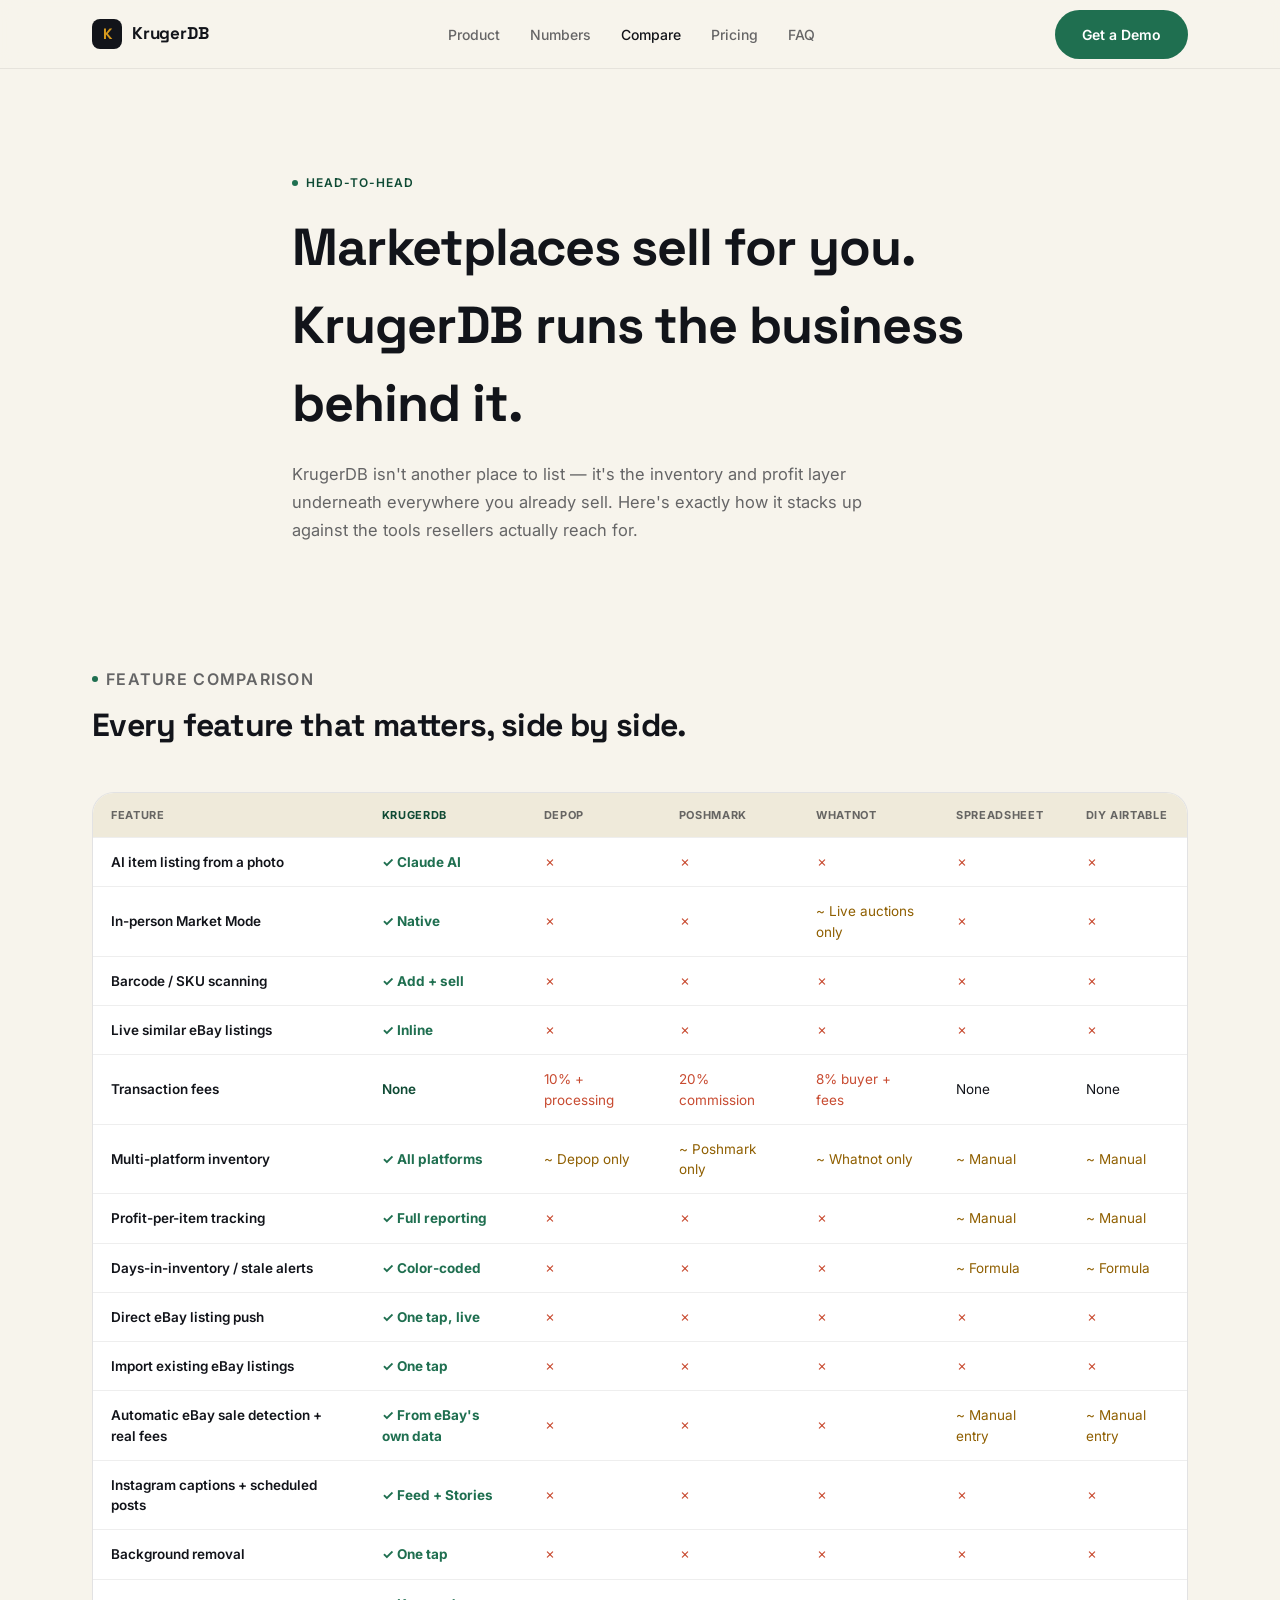
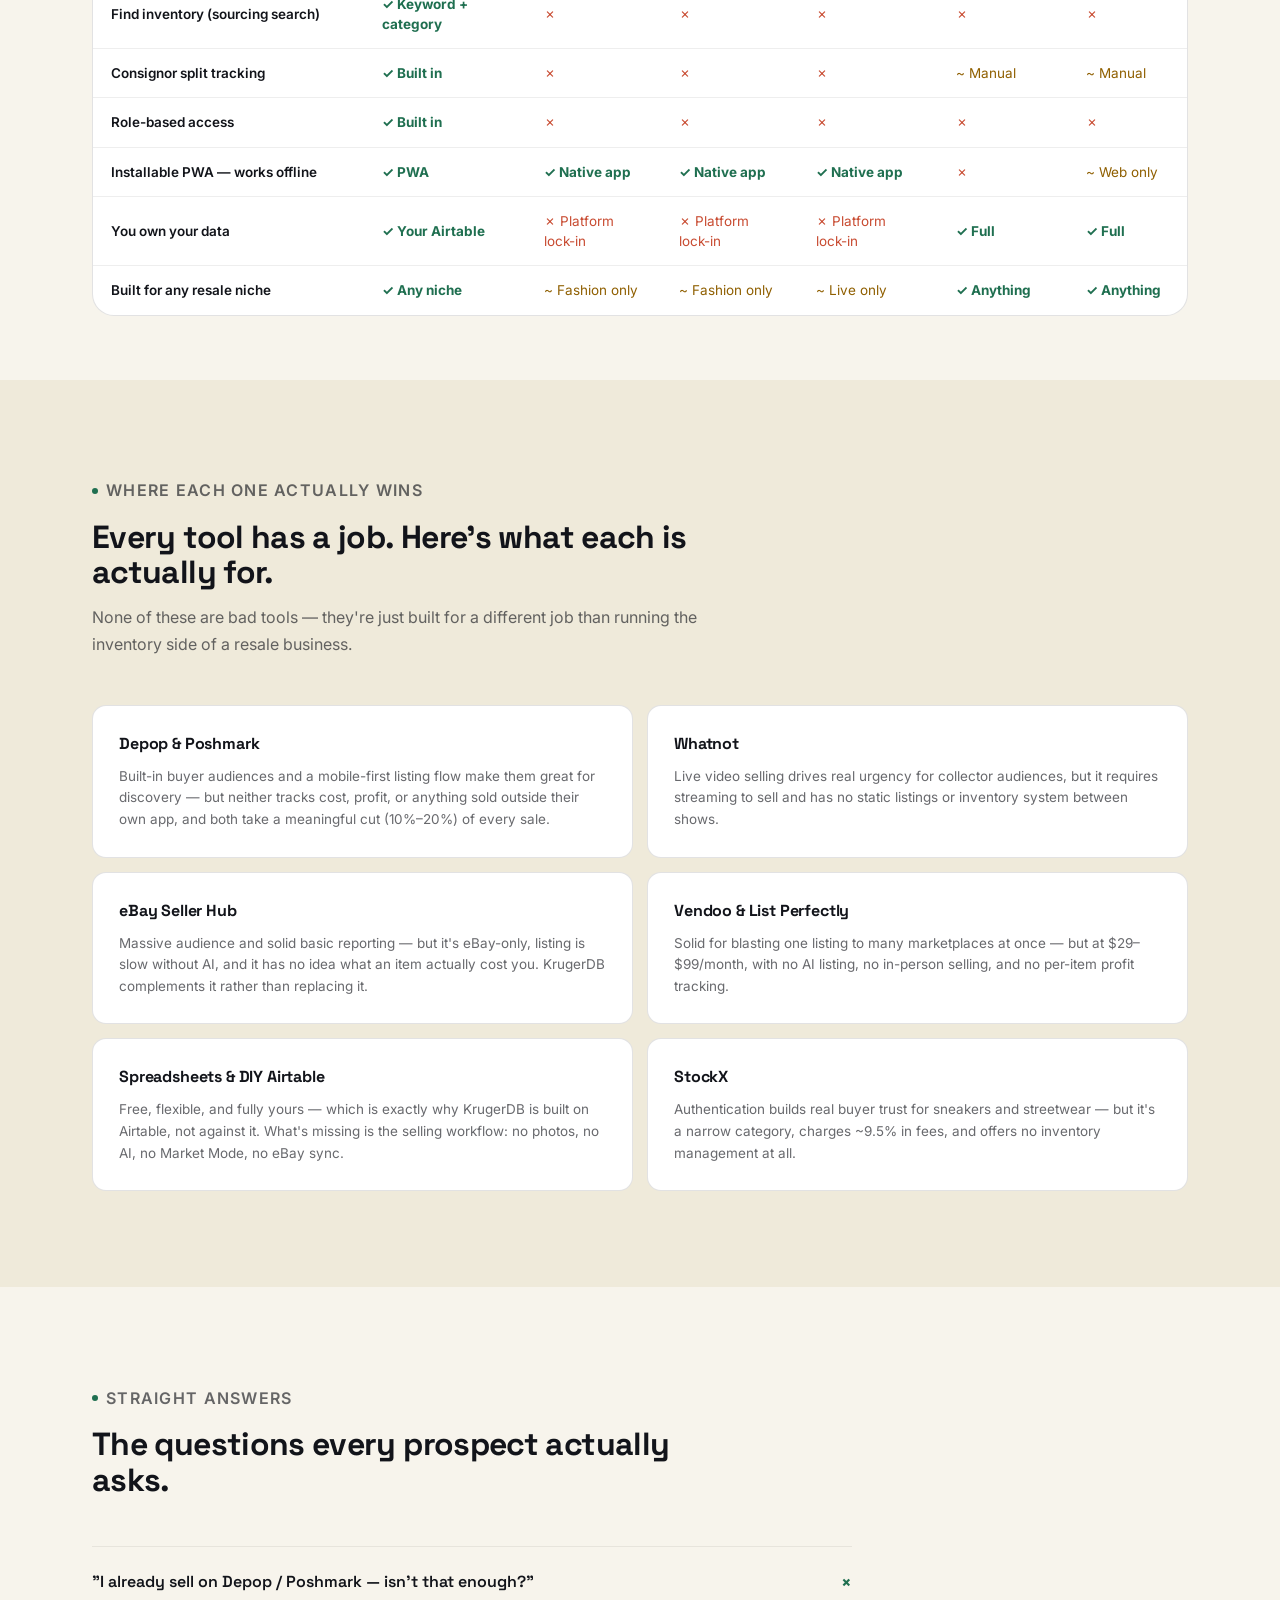
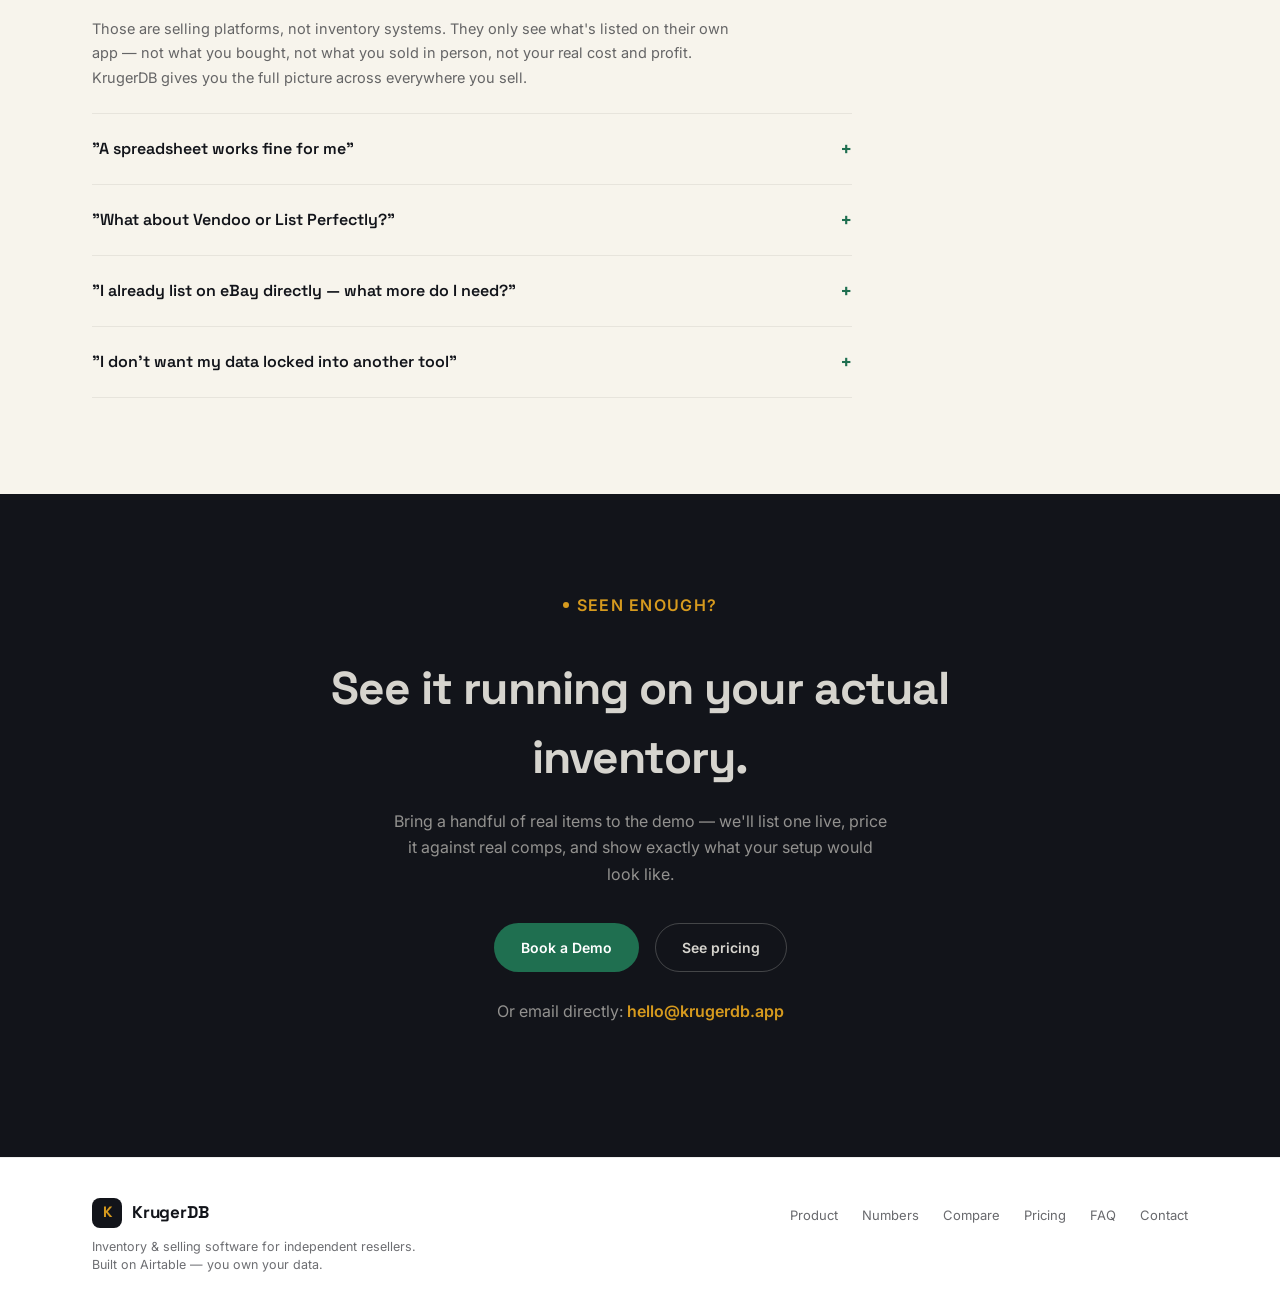
==== commit 2d040ec6: "Fix small-phone overflow, reduced motion, keyboard scrolling and contrast - The home page was 356px " ====
--- a/compare.html
+++ b/compare.html
@@ -60,7 +60,7 @@
     </div>
 
     <p class="scroll-hint">Swipe the table sideways to see every alternative →</p>
-    <div class="mini-compare compare-full reveal">
+    <div class="mini-compare compare-full reveal" tabindex="0" role="region" aria-label="Feature comparison table">
       <table>
         <thead>
           <tr>
--- a/assets/css/styles.css
+++ b/assets/css/styles.css
@@ -11,7 +11,7 @@
   --panel:     #FFFFFF;
   --ink:       #12141A;
   --ink-soft:  rgba(18,20,26,0.64);
-  --ink-faint: rgba(18,20,26,0.42);
+  --ink-faint: rgba(18,20,26,0.62);  /* ≥4.5:1 on --bg, --bg-alt and white (was 0.42, ~2.7:1) */
   --line:      rgba(18,20,26,0.12);
   --line-soft: rgba(18,20,26,0.07);
 
@@ -22,6 +22,7 @@
 
   --gold:       #D69A1E;    /* amber — AI / highlight */
   --gold-soft:  rgba(214,154,30,0.14);
+  --gold-ink:   #8F5F00;    /* amber for text: ≥4.5:1 on white and --bg-alt */
 
   --coral:      #C84B31;    /* used sparingly: "no" / warning marks */
 
@@ -117,6 +118,12 @@
 
 .reveal { opacity: 0; transform: translateY(18px); transition: opacity .6s ease, transform .6s ease; }
 .reveal.visible { opacity: 1; transform: translateY(0); }
+/* Respect the OS "reduce motion" setting: show content immediately. */
+@media (prefers-reduced-motion: reduce) {
+  html { scroll-behavior: auto; }
+  .reveal, .reveal.visible { opacity: 1; transform: none; transition: none; }
+  *, *::before, *::after { animation-duration: 0.01ms !important; animation-iteration-count: 1 !important; transition-duration: 0.01ms !important; }
+}
 
 /* ── buttons ── */
 .btn {
@@ -407,6 +414,7 @@
 /* narrower screens: swipe sideways, with the feature column pinned */
 @media (max-width: 980px) {
   .mini-compare { overflow-x: auto; -webkit-overflow-scrolling: touch; overscroll-behavior-x: contain; }
+  .mini-compare:focus-visible { outline-offset: 2px; border-radius: var(--radius-lg); }
   .mini-compare table { min-width: 640px; }
   .compare-full table { min-width: 880px; }
   .compare-full th:first-child, .compare-full td:first-child {
@@ -420,7 +428,7 @@
 
 .mark-yes { color: var(--accent); font-weight: 700; }
 .mark-no { color: var(--coral); }
-.mark-partial { color: var(--gold); }
+.mark-partial { color: var(--gold-ink); }
 
 /* ==========================================================================
    TIMELINE (how it works)
@@ -618,6 +626,19 @@
   .price-grid { gap: 14px; }
   .mini-compare table { min-width: 560px; }
 }
+/* Smallest phones (320–400px): logo, "Get a Demo" and the menu button
+   didn't fit in one row and pushed the page sideways. */
+@media (max-width: 400px) {
+  .nav-inner { padding: 0 14px; }
+  .nav-cta { gap: 10px; }
+  .nav-cta .btn { padding: 10px 14px; font-size: 13px; }
+}
+/* Grid items default to min-width: auto, so a long nowrap button in the hero
+   stretched its column past the screen on small phones. Let hero buttons wrap. */
+.hero-grid > * { min-width: 0; }
+@media (max-width: 400px) {
+  .hero-actions .btn { white-space: normal; text-align: center; }
+}
 
 /* ==========================================================================
    PRINT
